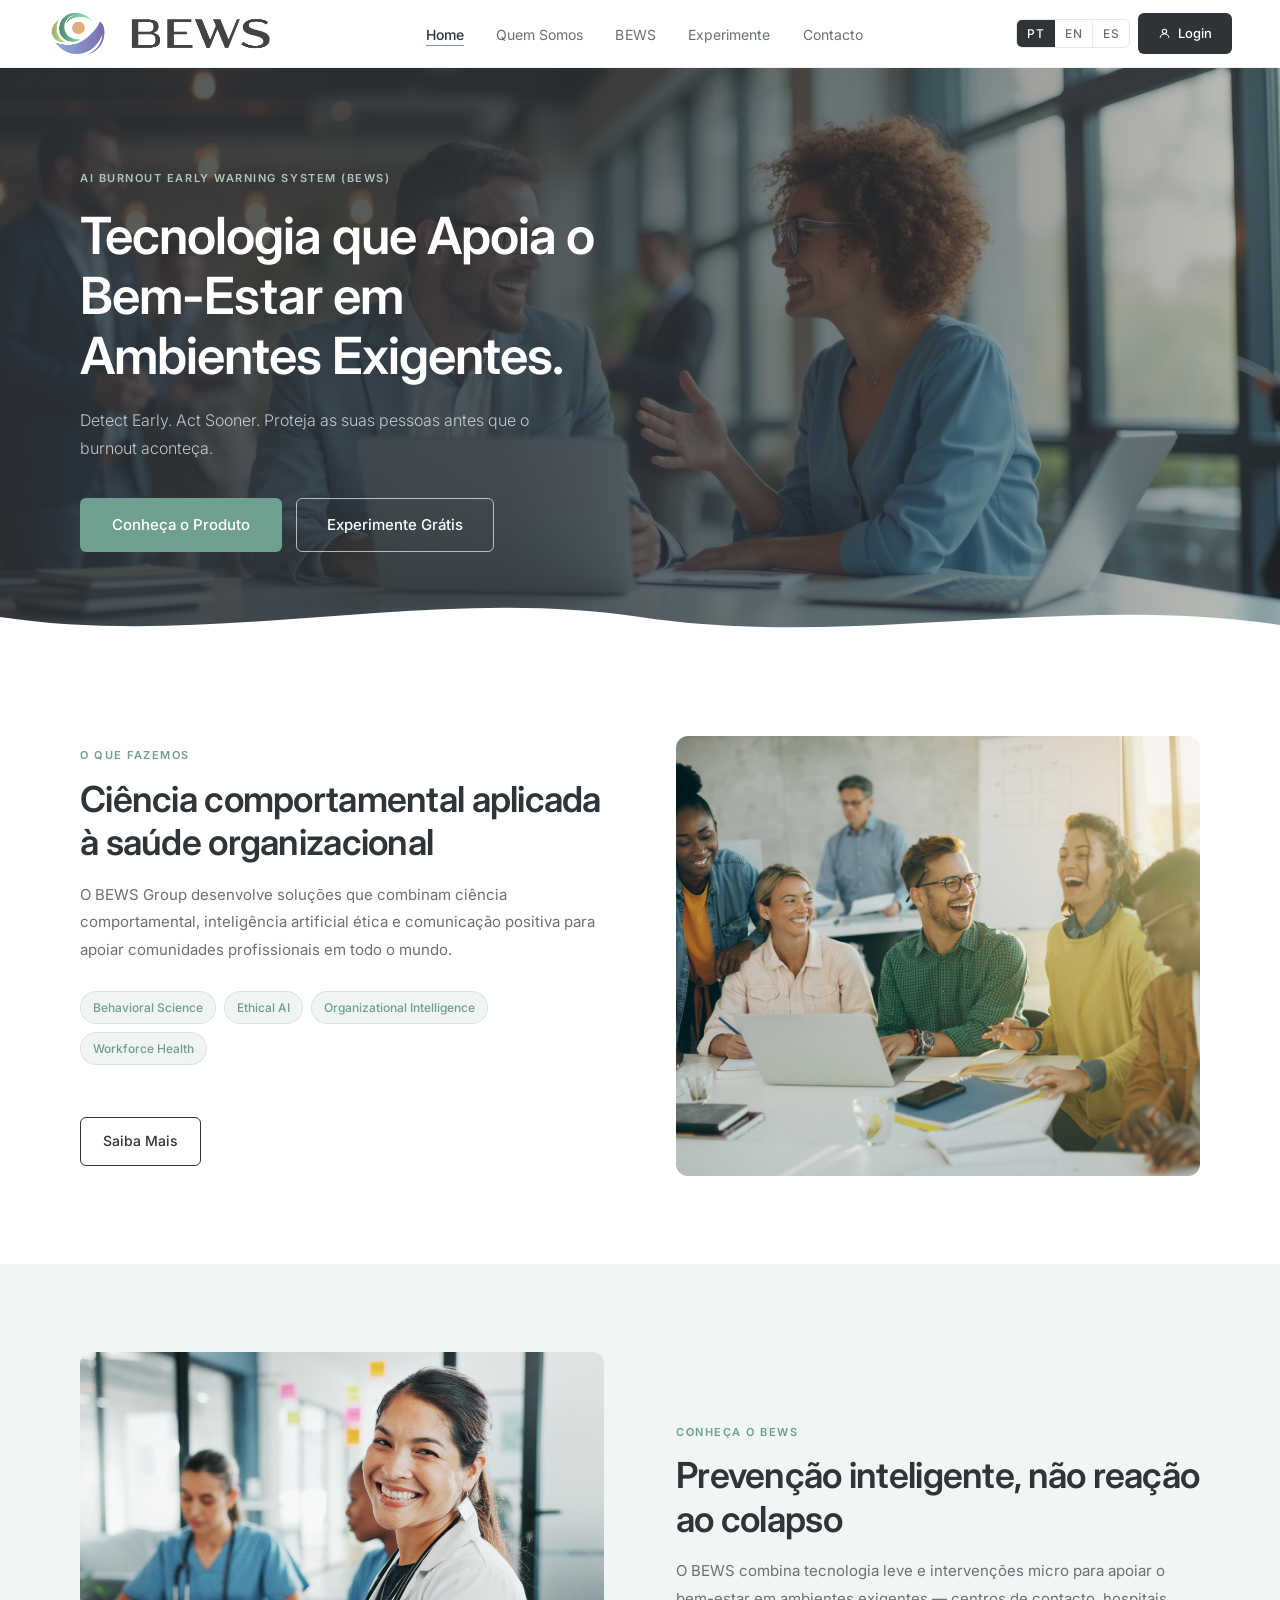
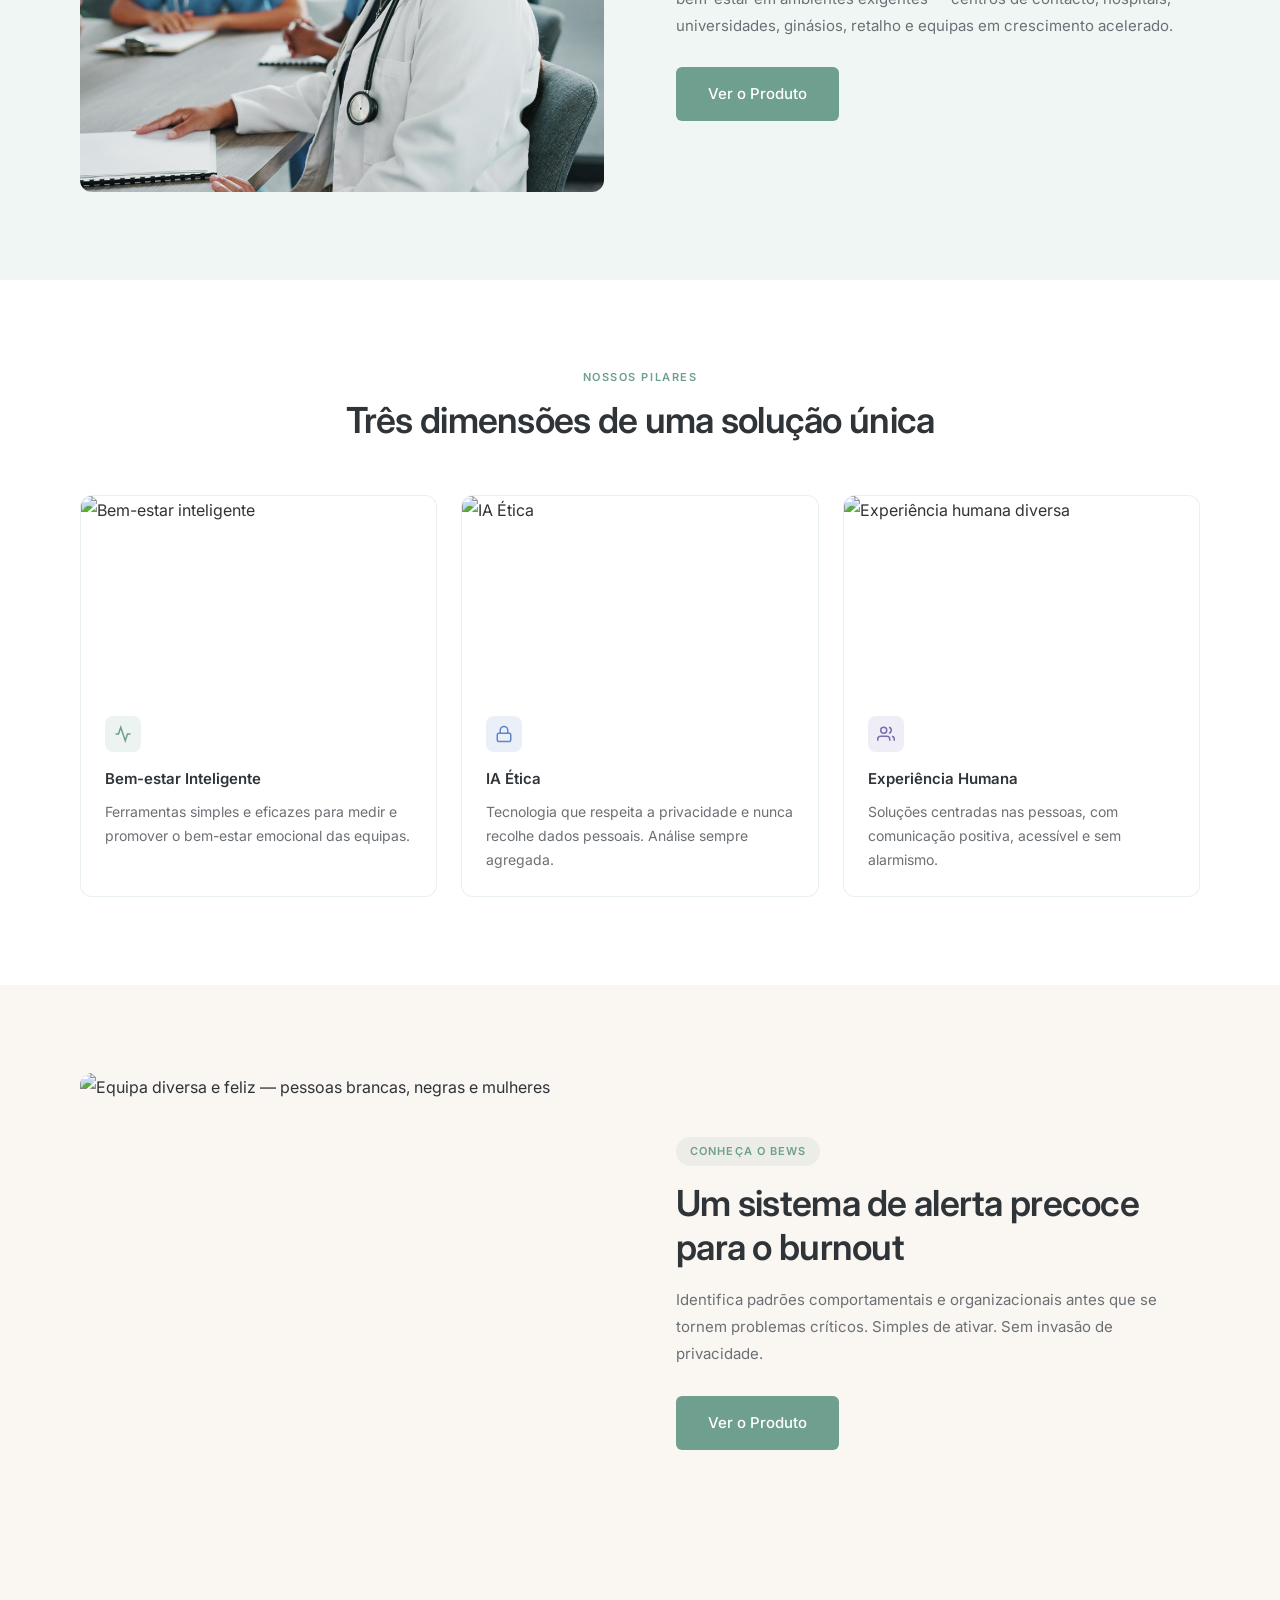
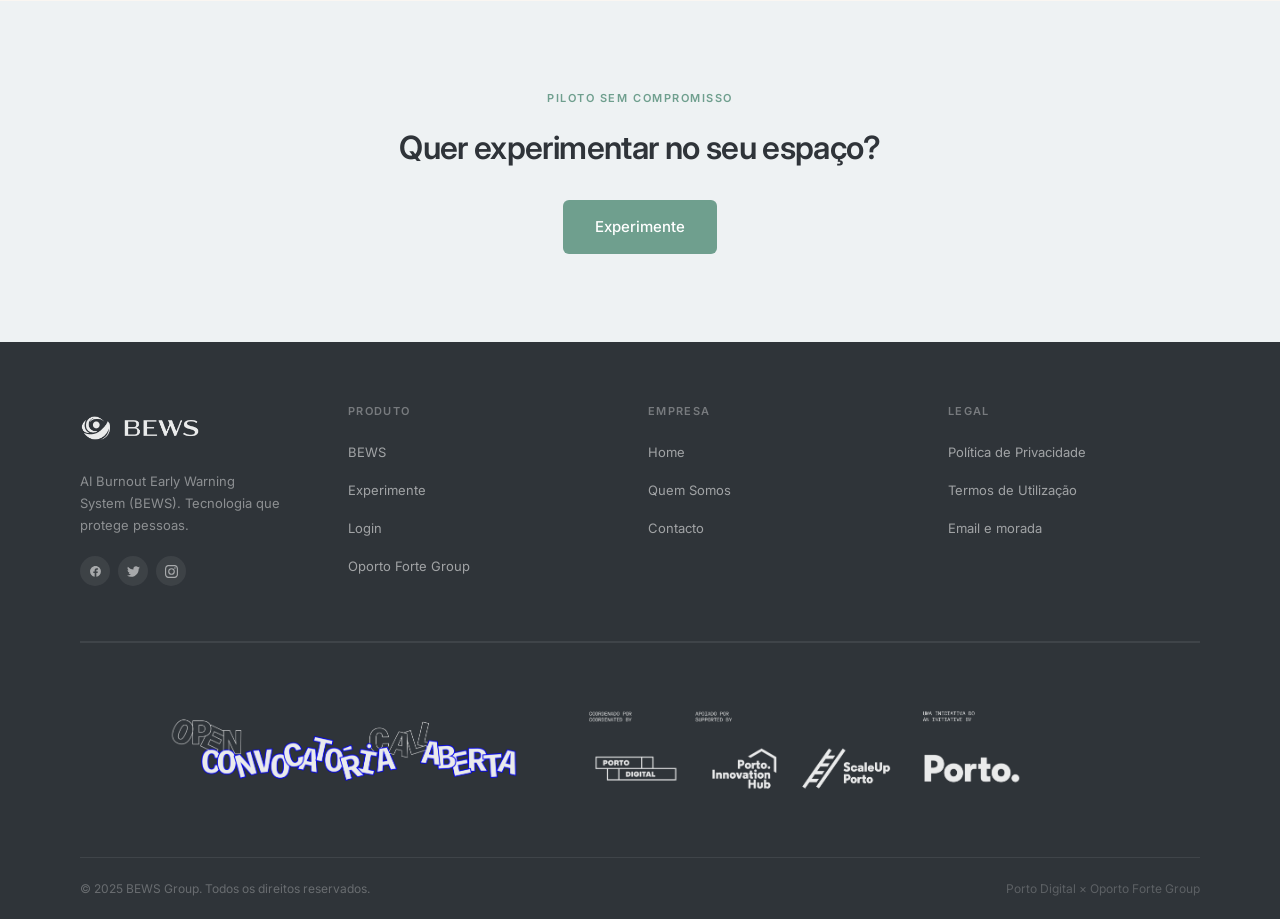
==== index.html @ cf205b37 "chore: Replace external image URLs with local asset paths in index.html." ====
<!DOCTYPE html>
<html lang="pt">
<head>
<meta charset="UTF-8"/>
<meta name="viewport" content="width=device-width,initial-scale=1.0"/>
<title>Home — BEWS Group</title>
<link rel="preconnect" href="https://fonts.googleapis.com"/>
<link href="https://fonts.googleapis.com/css2?family=Inter:wght@300;400;500;600;700&display=swap" rel="stylesheet"/>
<link rel="stylesheet" href="assets/css/styles.css"/>
</head>
<body><nav class="navbar">
  <a class="nav-logo" href="index.html">
    <img src="assets/img/logo.png" alt="BEWS"/>
  </a>
  <ul class="nav-links"><li><a href="index.html" id="nv-home" class="active" data-i18n="nav.home">Home</a></li><li><a href="quem-somos.html" id="nv-about" data-i18n="nav.about">Quem Somos</a></li><li><a href="bews.html" id="nv-bews" data-i18n="nav.bews">BEWS</a></li><li><a href="experimente.html" id="nv-try" data-i18n="nav.try">Experimente</a></li><li><a href="contacto.html" id="nv-contact" data-i18n="nav.contact">Contacto</a></li></ul>
  <div class="nav-right">
    <div class="lang-sw">
      <button class="lang-opt" data-lang="pt" onclick="setLang('pt')">PT</button>
      <button class="lang-opt" data-lang="en" onclick="setLang('en')">EN</button>
      <button class="lang-opt" data-lang="es" onclick="setLang('es')">ES</button>
    </div>
    <a href="login.html" class="btn-login">
      <svg viewBox="0 0 24 24"><circle cx="12" cy="8" r="4"/><path d="M4 20c0-4 3.6-7 8-7s8 3 8 7"/></svg>
      <span data-i18n="nav.login">Login</span>
    </a>
  </div>
</nav>
<div class="page-wrap">

<section class="hero">
  <div class="hero-bg" style="background-image:url('referencias/acervo/Bews_10.jpg')"></div>
  <div class="hero-ov"></div>
  <div class="hero-content">
    <p class="hero-eyebrow" data-i18n="home.hero.ey">AI Burnout Early Warning System (BEWS)</p>
    <h1 data-i18n="home.hero.h1">Tecnologia que Apoia o Bem-Estar em Ambientes Exigentes.</h1>
    <p class="hero-tagline" data-i18n="home.hero.tag">Detect Early. Act Sooner. Proteja as suas pessoas antes que o burnout aconteça.</p>
    <div class="hero-btns">
      <a href="bews.html" class="btn-sage" data-i18n="home.hero.b1">Conheça o Produto</a>
      <a href="experimente.html" class="btn-outline-white" data-i18n="home.hero.b2">Experimente Grátis</a>
    </div>
  </div>
<div class="hero-wave"><svg viewBox="0 0 1440 64" xmlns="http://www.w3.org/2000/svg" preserveAspectRatio="none"><path d="M0,32 C240,64 480,0 720,32 C960,64 1200,8 1440,40 L1440,64 L0,64 Z" fill="#ffffff"/></svg></div>
</section>

<!-- O QUE FAZEMOS -->
<section class="sec bg-white">
  <div class="two-col">
    <div>
      <p class="eyebrow" data-i18n="home.what.ey">O que fazemos</p>
      <h2 class="sec-title" data-i18n="home.what.t">Ciência comportamental aplicada à saúde organizacional</h2>
      <p class="sec-body" data-i18n="home.what.b">O BEWS Group desenvolve soluções que combinam ciência comportamental, inteligência artificial ética e comunicação positiva para apoiar comunidades profissionais em todo o mundo.</p>
      <div class="chips">
        <span class="chip" data-i18n="chip.1">Behavioral Science</span>
        <span class="chip" data-i18n="chip.2">Ethical AI</span>
        <span class="chip" data-i18n="chip.3">Organizational Intelligence</span>
        <span class="chip" data-i18n="chip.4">Workforce Health</span>
      </div>
      <br/><a href="quem-somos.html" class="btn-outline-dark" style="margin-top:8px" data-i18n="home.what.btn">Saiba Mais</a>
    </div>
    <div class="photo ph-tall">
      <img src="referencias/acervo/Bews_8.jpg" alt="Profissional de bem-estar organizacional"/>
    </div>
  </div>
</section>

<!-- CONHEÇA O BEWS #1 -->
<section class="sec bg-sage">
  <div class="two-col flip">
    <div>
      <p class="eyebrow" data-i18n="home.meet.ey">Conheça o BEWS</p>
      <h2 class="sec-title" data-i18n="home.meet.t">Prevenção inteligente, não reação ao colapso</h2>
      <p class="sec-body" data-i18n="home.meet.b">O BEWS combina tecnologia leve e intervenções micro para apoiar o bem-estar em ambientes exigentes — centros de contacto, hospitais, universidades, ginásios, retalho e equipas em crescimento acelerado.</p>
      <a href="bews.html" class="btn-sage" data-i18n="home.meet.btn">Ver o Produto</a>
    </div>
    <div class="photo ph-tall">
      <img src="referencias/acervo/Bews_11.jpg" alt="Profissional tranquilo em ambiente de trabalho moderno"/>
    </div>
  </div>
</section>

<!-- NOSSOS PILARES -->
<section class="sec bg-white">
  <p class="eyebrow eyebrow-c" data-i18n="home.pillars.ey">Nossos Pilares</p>
  <h2 class="sec-title" style="text-align:center" data-i18n="home.pillars.t">Três dimensões de uma solução única</h2>
  <div class="pillars">
    <div class="p-card">
      <div class="p-card-img"><img src="https://images.unsplash.com/photo-1573497019940-1c28c88b4f3e?w=600&auto=format&fit=crop&q=80" alt="Bem-estar inteligente"/></div>
      <div class="p-card-body">
        <div class="p-icon" style="background:rgba(111,159,142,.12)"><svg width="18" height="18" viewBox="0 0 24 24" fill="none" stroke="#6F9F8E" stroke-width="2"><path d="M22 12h-4l-3 9L9 3l-3 9H2"/></svg></div>
        <h3 data-i18n="p1.t">Bem-estar Inteligente</h3>
        <p data-i18n="p1.b">Ferramentas simples e eficazes para medir e promover o bem-estar emocional das equipas.</p>
      </div>
    </div>
    <div class="p-card">
      <div class="p-card-img"><img src="https://images.unsplash.com/photo-1550751827-4bd374c3f58b?w=600&auto=format&fit=crop&q=80" alt="IA Ética"/></div>
      <div class="p-card-body">
        <div class="p-icon" style="background:rgba(94,134,198,.12)"><svg width="18" height="18" viewBox="0 0 24 24" fill="none" stroke="#5E86C6" stroke-width="2"><rect x="3" y="11" width="18" height="11" rx="2"/><path d="M7 11V7a5 5 0 0110 0v4"/></svg></div>
        <h3 data-i18n="p2.t">IA Ética</h3>
        <p data-i18n="p2.b">Tecnologia que respeita a privacidade e nunca recolhe dados pessoais. Análise sempre agregada.</p>
      </div>
    </div>
    <div class="p-card">
      <div class="p-card-img"><img src="https://images.unsplash.com/photo-1529156069898-49953e39b3ac?w=600&auto=format&fit=crop&q=80" alt="Experiência humana diversa"/></div>
      <div class="p-card-body">
        <div class="p-icon" style="background:rgba(124,108,176,.12)"><svg width="18" height="18" viewBox="0 0 24 24" fill="none" stroke="#7C6CB0" stroke-width="2"><path d="M17 21v-2a4 4 0 00-4-4H5a4 4 0 00-4 4v2"/><circle cx="9" cy="7" r="4"/><path d="M23 21v-2a4 4 0 00-3-3.87M16 3.13a4 4 0 010 7.75"/></svg></div>
        <h3 data-i18n="p3.t">Experiência Humana</h3>
        <p data-i18n="p3.b">Soluções centradas nas pessoas, com comunicação positiva, acessível e sem alarmismo.</p>
      </div>
    </div>
  </div>
</section>

<!-- CONHEÇA O BEWS #2 — pessoas felizes e diversas -->
<section class="sec bg-sand">
  <div class="two-col">
    <div class="photo ph-tall">
      <img src="https://images.unsplash.com/photo-1582213782179-e0d53f98f2ca?w=800&auto=format&fit=crop&q=80" alt="Equipa diversa e feliz — pessoas brancas, negras e mulheres"/>
    </div>
    <div>
      <span class="pill" data-i18n="home.bews2.pill">Conheça o BEWS</span>
      <h2 class="sec-title" data-i18n="home.bews2.t">Um sistema de alerta precoce para o burnout</h2>
      <p class="sec-body" data-i18n="home.bews2.b">Identifica padrões comportamentais e organizacionais antes que se tornem problemas críticos. Simples de ativar. Sem invasão de privacidade.</p>
      <a href="bews.html" class="btn-sage" data-i18n="home.bews2.btn">Ver o Produto</a>
    </div>
  </div>
</section>

<!-- CTA -->
<section class="cta-sec bg-light">
  <p class="eyebrow eyebrow-c" data-i18n="home.cta.ey">Piloto sem compromisso</p>
  <h2 data-i18n="home.cta.t">Quer experimentar no seu espaço?</h2>
  <a href="experimente.html" class="btn-sage" data-i18n="home.cta.btn">Experimente</a>
</section>

</div>
<footer class="footer">
  <div class="footer-main">
    <div>
      <div class="footer-logo"><img src="assets/img/logo.png" alt="BEWS"/></div>
      <p class="footer-tagline" data-i18n="footer.tag">AI Burnout Early Warning System (BEWS). Tecnologia que protege pessoas.</p>
      <div class="footer-social">
  <div class="soc"><svg viewBox="0 0 24 24"><path d="M12 2C6.477 2 2 6.477 2 12c0 4.991 3.657 9.128 8.438 9.879V14.89h-2.54V12h2.54V9.797c0-2.506 1.492-3.89 3.777-3.89 1.094 0 2.238.195 2.238.195v2.46h-1.26c-1.243 0-1.63.771-1.63 1.562V12h2.773l-.443 2.89h-2.33v6.989C18.343 21.129 22 16.99 22 12c0-5.523-4.477-10-10-10z"/></svg></div>
  <div class="soc"><svg viewBox="0 0 24 24"><path d="M23.953 4.57a10 10 0 01-2.825.775 4.958 4.958 0 002.163-2.723c-.951.555-2.005.959-3.127 1.184a4.92 4.92 0 00-8.384 4.482C7.69 8.095 4.067 6.13 1.64 3.162a4.822 4.822 0 00-.666 2.475c0 1.71.87 3.213 2.188 4.096a4.904 4.904 0 01-2.228-.616v.06a4.923 4.923 0 003.946 4.827 4.996 4.996 0 01-2.212.085 4.936 4.936 0 004.604 3.417 9.867 9.867 0 01-6.102 2.105c-.39 0-.779-.023-1.17-.067a13.995 13.995 0 007.557 2.209c9.053 0 13.998-7.496 13.998-13.985 0-.21 0-.42-.015-.63A9.935 9.935 0 0024 4.59z"/></svg></div>
  <div class="soc"><svg viewBox="0 0 24 24"><path d="M12 0C8.74 0 8.333.015 7.053.072 5.775.132 4.905.333 4.14.63c-.789.306-1.459.717-2.126 1.384S.935 3.35.63 4.14C.333 4.905.131 5.775.072 7.053.012 8.333 0 8.74 0 12c0 3.259.014 3.668.072 4.948.06 1.277.261 2.148.558 2.913.306.788.717 1.459 1.384 2.126.667.666 1.336 1.079 2.126 1.384.766.296 1.636.499 2.913.558C8.333 23.988 8.74 24 12 24s3.668-.014 4.948-.072c1.277-.06 2.148-.262 2.913-.558.788-.306 1.459-.718 2.126-1.384.666-.667 1.079-1.335 1.384-2.126.296-.765.499-1.636.558-2.913.06-1.28.072-1.689.072-4.948 0-3.259-.014-3.667-.072-4.947-.06-1.277-.262-2.149-.558-2.913-.306-.789-.718-1.459-1.384-2.126C21.319 1.347 20.651.935 19.86.63c-.765-.297-1.636-.499-2.913-.558C15.667.012 15.26 0 12 0zm0 2.16c3.203 0 3.585.016 4.85.071 1.17.055 1.805.249 2.227.415.562.217.96.477 1.382.896.419.42.679.819.896 1.381.164.422.36 1.057.413 2.227.057 1.266.07 1.646.07 4.85s-.015 3.585-.074 4.85c-.061 1.17-.256 1.805-.421 2.227-.224.562-.479.96-.899 1.382-.419.419-.824.679-1.38.896-.42.164-1.065.36-2.235.413-1.274.057-1.649.07-4.859.07-3.211 0-3.586-.015-4.859-.074-1.171-.061-1.816-.256-2.236-.421-.569-.224-.96-.479-1.379-.899-.421-.419-.69-.824-.9-1.38-.165-.42-.359-1.065-.42-2.235-.045-1.26-.061-1.649-.061-4.844 0-3.196.016-3.586.061-4.861.061-1.17.255-1.814.42-2.234.21-.57.479-.96.9-1.381.419-.419.81-.689 1.379-.898.42-.166 1.051-.361 2.221-.421 1.275-.045 1.65-.06 4.859-.06zm0 3.678a6.162 6.162 0 100 12.324 6.162 6.162 0 000-12.324zM12 16c-2.21 0-4-1.79-4-4s1.79-4 4-4 4 1.79 4 4-1.79 4-4 4zm6.406-11.845a1.44 1.44 0 100 2.881 1.44 1.44 0 000-2.881z"/></svg></div>
</div>
    </div>
    <div class="footer-col">
      <h5 data-i18n="footer.c1h">Produto</h5>
      <ul>
        <li><a href="bews.html" data-i18n="nav.bews">BEWS</a></li>
        <li><a href="experimente.html" data-i18n="nav.try">Experimente</a></li>
        <li><a href="login.html" data-i18n="nav.login">Login</a></li>
        <li><a href="oportoforte.html">Oporto Forte Group</a></li>
      </ul>
    </div>
    <div class="footer-col">
      <h5 data-i18n="footer.c2h">Empresa</h5>
      <ul>
        <li><a href="index.html" data-i18n="nav.home">Home</a></li>
        <li><a href="quem-somos.html" data-i18n="nav.about">Quem Somos</a></li>
        <li><a href="contacto.html" data-i18n="nav.contact">Contacto</a></li>
      </ul>
    </div>
    <div class="footer-col">
      <h5 data-i18n="footer.c3h">Legal</h5>
      <ul>
        <li><a href="politica-privacidade.html" data-i18n="footer.priv">Política de Privacidade</a></li>
        <li><a href="termos-utilizacao.html" data-i18n="footer.terms">Termos de Utilização</a></li>
        <li><a href="email-morada.html" data-i18n="footer.addr">Email e morada</a></li>
      </ul>
    </div>
  </div>
    <div class="footer-banner">
      <img src="assets/img/banner_logohorizontal_branco.png" alt="BEWS Group Partners Banner">
    </div>
  <div class="footer-bottom">
    <p class="footer-copy" data-i18n="footer.copy">© 2025 BEWS Group. Todos os direitos reservados.</p>
    <p class="footer-built" data-i18n="footer.built">Porto Digital × Oporto Forte Group</p>
  </div>
</footer>
<script src="assets/js/main.js"></script>
</body></html>
---- assets/css/styles.css ----
*,*::before,*::after{box-sizing:border-box;margin:0;padding:0}
:root{
  --sage:#6F9F8E;--blue:#5E86C6;--purple:#7C6CB0;--sand:#D4B08C;
  --sage-l:#A9C8BC;--blue-l:#B7C9E8;--lav:#C8C2E6;--sand-l:#E9D6C2;
  --dark:#2F3439;--mid:#6B7075;--light:#EEF2F3;--white:#FFFFFF;
  --sage-mist:#F0F6F4;--sand-mist:#FAF6F1;
  --font:'Inter',sans-serif;
}
html{scroll-behavior:smooth}
body{font-family:var(--font);font-size:16px;line-height:1.75;color:var(--dark);background:var(--white);overflow-x:hidden}
img{max-width:100%;display:block}
a{text-decoration:none;color:inherit}
button{font-family:var(--font);cursor:pointer}

/* ─── NAVBAR ─── */
.navbar{
  position:fixed;top:0;left:0;right:0;z-index:1000;
  height:68px;padding:0 48px;
  display:flex;align-items:center;justify-content:space-between;gap:24px;
  background:rgba(255,255,255,0.97);
  backdrop-filter:blur(12px);
  border-bottom:1px solid rgba(111,159,142,0.13);
}
.nav-logo{display:flex;align-items:center;cursor:pointer;flex-shrink:0}
.nav-logo img{height:48px;width:auto;object-fit:contain;mix-blend-mode:multiply}
.nav-links{display:flex;align-items:center;gap:32px;list-style:none;flex:1;justify-content:center}
.nav-links a{
  font-size:14px;font-weight:400;color:var(--mid);
  transition:color .2s;letter-spacing:0.005em;white-space:nowrap;
}
.nav-links a:hover,.nav-links a.active{color:var(--dark)}
.nav-links a.active{font-weight:500;border-bottom:1.5px solid var(--sage);padding-bottom:2px}
.nav-right{display:flex;align-items:center;gap:8px;flex-shrink:0}
.lang-sw{display:flex;align-items:center;border:1px solid rgba(0,0,0,0.1);border-radius:6px;overflow:hidden}
.lang-opt{
  background:none;border:none;
  font-size:12px;font-weight:500;letter-spacing:0.04em;
  color:var(--mid);padding:6px 10px;
  cursor:pointer;transition:background .15s,color .15s;
  border-right:1px solid rgba(0,0,0,0.08);
}
.lang-opt:last-child{border-right:none}
.lang-opt:hover{background:var(--light);color:var(--dark)}
.lang-opt.active{background:var(--dark);color:var(--white)}

/* BUTTONS */
.btn-login{
  background:var(--dark);color:var(--white);
  border:none;border-radius:6px;
  font-size:13px;font-weight:500;padding:9px 20px;
  transition:opacity .2s,transform .15s;display:inline-flex;align-items:center;gap:7px;
}
.btn-login:hover{opacity:.85;transform:translateY(-1px)}
.btn-login svg{width:13px;height:13px;stroke:currentColor;fill:none;stroke-width:2}
.btn-sage{
  background:var(--sage);color:var(--white);
  border:none;border-radius:6px;font-size:15px;font-weight:500;
  padding:14px 32px;transition:opacity .2s,transform .15s;display:inline-block;
}
.btn-sage:hover{opacity:.88;transform:translateY(-1px)}
.btn-sage-sm{background:var(--sage);color:var(--white);border:none;border-radius:6px;font-size:14px;font-weight:500;padding:11px 22px;transition:opacity .2s,transform .15s;display:inline-block}
.btn-sage-sm:hover{opacity:.88;transform:translateY(-1px)}
.btn-outline-white{
  background:transparent;color:var(--white);
  border:1.5px solid rgba(255,255,255,0.65);border-radius:6px;
  font-size:15px;font-weight:500;padding:13px 30px;
  transition:background .2s;display:inline-block;
}
.btn-outline-white:hover{background:rgba(255,255,255,0.1)}
.btn-outline-dark{
  background:transparent;color:var(--dark);
  border:1.5px solid var(--dark);border-radius:6px;
  font-size:14px;font-weight:500;padding:11px 22px;
  transition:background .2s,color .2s;display:inline-block;
}
.btn-outline-dark:hover{background:var(--dark);color:var(--white)}

/* ─── PAGE WRAPPER ─── */
.page-wrap{padding-top:68px}

/* ─── HERO ─── */
.hero{
  position:relative;min-height:580px;
  display:flex;align-items:flex-end;overflow:hidden;
}
.hero-center{align-items:center;justify-content:center;text-align:center}
.hero-bg{position:absolute;inset:0;background-size:cover;background-position:center}
.hero-ov{position:absolute;inset:0;background:linear-gradient(to right,rgba(47,52,57,.8) 40%,rgba(47,52,57,.28) 100%)}
.hero-ov-center{position:absolute;inset:0;background:linear-gradient(to bottom,rgba(47,52,57,.72),rgba(47,52,57,.55))}
.hero-content{position:relative;z-index:2;padding:72px 80px 96px;max-width:700px}
.hero-content-center{position:relative;z-index:2;padding:80px 40px 100px;max-width:640px;margin:0 auto;text-align:center}
.hero-eyebrow{font-size:11px;font-weight:600;letter-spacing:.14em;text-transform:uppercase;color:var(--sage-l);margin-bottom:16px}
.hero h1{font-size:clamp(30px,4vw,52px);font-weight:600;color:var(--white);line-height:1.18;margin-bottom:20px;letter-spacing:-.02em}
.hero-tagline{font-size:16px;color:rgba(255,255,255,.72);max-width:480px;margin-bottom:36px;font-weight:300}
.hero-tagline-c{font-size:16px;color:rgba(255,255,255,.72);max-width:480px;margin:0 auto 36px;font-weight:300}
.hero-btns{display:flex;gap:14px;flex-wrap:wrap}
.hero-btns-c{display:flex;gap:14px;flex-wrap:wrap;justify-content:center}
.hero-wave{position:absolute;bottom:-1px;left:0;right:0;line-height:0;z-index:2}
.hero-wave svg{width:100%;height:64px}

/* ─── SECTIONS ─── */
.sec{padding:88px 80px}
.sec-sm{padding:64px 80px}
.bg-white{background:var(--white)}
.bg-light{background:var(--light)}
.bg-dark{background:var(--dark)}
.bg-sage{background:var(--sage-mist)}
.bg-sand{background:var(--sand-mist)}

.eyebrow{font-size:11px;font-weight:600;letter-spacing:.14em;text-transform:uppercase;color:var(--sage);margin-bottom:12px}
.eyebrow-c{text-align:center}
.sec-title{font-size:clamp(24px,2.8vw,38px);font-weight:600;letter-spacing:-.02em;line-height:1.22;margin-bottom:16px}
.sec-body{font-size:15px;color:var(--mid);max-width:540px;line-height:1.82;margin-bottom:28px}

/* ─── TWO-COL ─── */
.two-col{display:grid;grid-template-columns:1fr 1fr;gap:72px;align-items:center}
.two-col.flip>*:first-child{order:2}
.two-col.flip>*:last-child{order:1}

/* ─── PHOTO ─── */
.photo{border-radius:12px;overflow:hidden}
.ph-tall{height:440px}
.ph-mid{height:340px}
.ph-sm{height:260px}
.photo img{width:100%;height:100%;object-fit:cover}
.photo-round{border-radius:50%;overflow:hidden;max-width:340px;margin:0 auto}
.photo-round img{width:100%;aspect-ratio:1;object-fit:cover}

/* ─── PILLAR CARDS ─── */
.pillars{display:grid;grid-template-columns:repeat(3,1fr);gap:24px;margin-top:52px}
.p-card{background:var(--white);border-radius:12px;border:1px solid rgba(111,159,142,.15);overflow:hidden;transition:transform .2s,box-shadow .2s}
.p-card:hover{transform:translateY(-4px);box-shadow:0 12px 32px rgba(47,52,57,.08)}
.p-card-img{height:196px;overflow:hidden}
.p-card-img img{width:100%;height:100%;object-fit:cover}
.p-card-body{padding:24px}
.p-icon{width:36px;height:36px;border-radius:8px;display:flex;align-items:center;justify-content:center;margin-bottom:14px}
.p-card h3{font-size:15px;font-weight:600;margin-bottom:8px}
.p-card p{font-size:14px;color:var(--mid);line-height:1.7}

/* ─── HOW CARDS ─── */
.how-cards{display:grid;grid-template-columns:repeat(3,1fr);gap:24px;margin-top:48px}
.how-card{border-radius:12px;overflow:hidden;border:1px solid rgba(0,0,0,.06)}
.how-card-img{height:180px;overflow:hidden}
.how-card-img img{width:100%;height:100%;object-fit:cover}
.how-card-body{padding:20px 24px;background:var(--white)}
.how-card-num{font-size:11px;font-weight:600;letter-spacing:.1em;color:var(--sage);margin-bottom:6px}
.how-card-body h4{font-size:15px;font-weight:600}

/* ─── FEATURES ─── */
.feat-grid{display:grid;grid-template-columns:repeat(5,1fr);gap:20px;margin-top:52px}
.feat-item{padding:22px 18px;background:var(--white);border-radius:10px;border:1px solid rgba(0,0,0,.06)}
.feat-item h4{font-size:13px;font-weight:600;margin-bottom:8px}
.feat-item p{font-size:12px;color:var(--mid);line-height:1.6}

/* ─── BENEFITS ─── */
.ben-row{display:grid;grid-template-columns:repeat(5,1fr);gap:20px;margin-top:44px}
.ben-item{text-align:center}
.ben-icon{width:58px;height:58px;border-radius:12px;margin:0 auto 14px;display:flex;align-items:center;justify-content:center}
.ben-item p{font-size:13px;font-weight:500;color:var(--dark);line-height:1.5}

/* ─── WHERE WORKS ─── */
.where-grid{display:grid;grid-template-columns:1.1fr 1fr 1fr;gap:48px;align-items:start}
.where-col h4{font-size:12px;font-weight:600;letter-spacing:.1em;text-transform:uppercase;color:var(--sage);margin-bottom:14px;padding-bottom:10px;border-bottom:1.5px solid var(--sage-l)}
.where-col ul{list-style:none}
.where-col li{font-size:14px;color:var(--mid);padding:5px 0 5px 18px;position:relative}
.where-col li::before{content:'—';position:absolute;left:0;color:var(--sage);font-size:11px;top:7px}

/* ─── PRIVACY STRIP ─── */
.priv-strip{background:var(--dark);padding:64px 80px;display:grid;grid-template-columns:80px 1fr;gap:48px;align-items:center}
.priv-badge{width:72px;height:72px;border-radius:50%;background:rgba(111,159,142,.12);border:1.5px solid rgba(111,159,142,.3);display:flex;align-items:center;justify-content:center;flex-shrink:0}
.priv-strip h2{font-size:24px;font-weight:600;color:var(--white);margin-bottom:10px}
.priv-strip p{font-size:15px;color:rgba(255,255,255,.58);max-width:660px}

/* ─── PILOT ─── */
.pilot{background:var(--light);padding:64px 80px;text-align:center}
.pilot p{font-size:clamp(16px,1.8vw,20px);font-weight:400;max-width:680px;margin:0 auto;color:var(--mid);line-height:1.75}
.pilot strong{color:var(--dark);font-weight:600}

/* ─── STEPS ─── */
.steps{display:grid;grid-template-columns:repeat(5,1fr);gap:0;margin-top:52px;position:relative}
.steps::before{content:'';position:absolute;top:27px;left:10%;right:10%;height:1px;background:var(--sage-l);z-index:0}
.step{text-align:center;position:relative;z-index:1}
.step-dot{width:54px;height:54px;border-radius:50%;background:var(--white);border:2px solid var(--sage);display:flex;align-items:center;justify-content:center;margin:0 auto 14px;font-size:13px;font-weight:600;color:var(--sage)}
.step-dot.final{background:var(--sage);color:var(--white)}
.step h4{font-size:14px;font-weight:500;color:var(--dark)}

/* ─── LISTS ─── */
.dot-list{list-style:none;margin-top:4px}
.dot-list li{font-size:15px;padding:9px 0 9px 26px;position:relative;border-bottom:1px solid rgba(0,0,0,.05)}
.dot-list li::before{content:'';position:absolute;left:0;top:18px;width:8px;height:8px;border-radius:50%;background:var(--sage)}
.vals-list{list-style:none;margin-top:8px}
.vals-list li{font-size:16px;padding:9px 0 9px 26px;position:relative;color:var(--dark);border-bottom:1px solid rgba(0,0,0,.05)}
.vals-list li::before{content:'';position:absolute;left:0;top:18px;width:8px;height:8px;border-radius:50%;background:var(--sage)}
.check-list{list-style:none;margin-top:8px}
.check-list li{font-size:15px;padding:8px 0 8px 26px;position:relative;color:var(--mid);border-bottom:1px solid rgba(0,0,0,.05)}
.check-list li::before{content:'✓';position:absolute;left:0;color:var(--sage);font-weight:600;font-size:13px;top:10px}

/* ─── COMPETENCIES ─── */
.comp-list{margin-top:12px}
.comp-item{padding:24px 0;border-bottom:1px solid rgba(0,0,0,.07)}
.comp-item:first-child{border-top:1px solid rgba(0,0,0,.07)}
.comp-head{display:flex;align-items:center;gap:12px;margin-bottom:8px}
.comp-dot{width:8px;height:8px;border-radius:50%;flex-shrink:0}
.comp-item h4{font-size:17px;font-weight:600}
.comp-item p{font-size:14px;color:var(--mid);padding-left:20px}

/* ─── FUTURE STRIP ─── */
.future{background:linear-gradient(135deg,#F0F6F4 0%,#EEF2F3 100%);padding:80px;text-align:center}
.future h2{font-size:28px;font-weight:600;margin-bottom:20px;letter-spacing:-.02em}
.future p{font-size:15px;color:var(--mid);max-width:640px;margin:0 auto;line-height:1.82}

/* ─── CTA SECTION ─── */
.cta-sec{padding:88px 80px;text-align:center}
.cta-sec h2{font-size:clamp(22px,2.5vw,34px);font-weight:600;margin-bottom:24px;letter-spacing:-.02em}

/* ─── CHIPS & PILLS ─── */
.chips{display:flex;flex-wrap:wrap;gap:8px;margin:16px 0}
.chip{font-size:12px;font-weight:500;padding:5px 12px;border-radius:20px;background:rgba(111,159,142,.1);color:var(--sage);border:1px solid rgba(111,159,142,.2)}
.pill{display:inline-block;font-size:11px;font-weight:600;letter-spacing:.1em;text-transform:uppercase;padding:5px 14px;border-radius:20px;margin-bottom:16px;background:rgba(111,159,142,.1);color:var(--sage)}

/* ─── CONTACT ─── */
.contact-grid{display:grid;grid-template-columns:1fr 1fr;gap:80px;align-items:start}
.cf label{display:block;font-size:13px;font-weight:500;margin-bottom:6px}
.cf .f-row{display:grid;grid-template-columns:1fr 1fr;gap:16px}
.cf .field{margin-bottom:18px}
.cf input,.cf textarea{width:100%;font-family:var(--font);font-size:14px;border:1px solid rgba(0,0,0,.12);border-radius:6px;padding:10px 14px;color:var(--dark);background:var(--white);outline:none;transition:border-color .2s}
.cf input:focus,.cf textarea:focus{border-color:var(--sage)}
.cf textarea{resize:vertical;min-height:110px}
.cf .pnote{font-size:12px;color:var(--mid);margin-top:14px;line-height:1.6}
.ci h3{font-size:20px;font-weight:600;margin-bottom:12px}
.ci p{font-size:14px;color:var(--mid);margin-bottom:28px;line-height:1.8}
.ci-detail{margin-bottom:20px}
.ci-lbl{font-size:11px;font-weight:600;letter-spacing:.1em;text-transform:uppercase;color:var(--sage);margin-bottom:4px}
.ci-detail a{font-size:14px;color:var(--blue);text-decoration:underline}

/* ─── HERO BOTTOM ─── */
.hero-btm{position:relative;min-height:320px;overflow:hidden;display:flex;align-items:center}
.hero-btm .hero-bg{position:absolute;inset:0;background-size:cover;background-position:center}
.hero-btm .hero-ov{position:absolute;inset:0;background:linear-gradient(to right,rgba(47,52,57,.85) 45%,rgba(47,52,57,.3) 100%)}
.hero-btm-content{position:relative;z-index:2;padding:60px 80px}
.hero-btm h2{font-size:clamp(24px,3vw,42px);font-weight:600;color:var(--white);line-height:1.2;margin-bottom:24px;letter-spacing:-.02em}

/* ─── LOGIN ─── */
.login-wrap{min-height:calc(100vh - 68px);display:flex;align-items:center;justify-content:center;background:linear-gradient(135deg,var(--sage-mist) 0%,var(--light) 50%,var(--sand-mist) 100%);padding:40px 24px}
.login-card{background:var(--white);border-radius:16px;border:1px solid rgba(111,159,142,.15);padding:48px 44px;width:100%;max-width:420px;box-shadow:0 4px 32px rgba(47,52,57,.06)}
.login-logo{text-align:center;margin-bottom:28px}
.login-logo img{height:64px;width:auto;margin:0 auto;mix-blend-mode:multiply}
.login-title{font-size:22px;font-weight:600;text-align:center;margin-bottom:6px;letter-spacing:-.02em}
.login-sub{font-size:14px;color:var(--mid);text-align:center;margin-bottom:28px}
.lf label{display:block;font-size:13px;font-weight:500;margin-bottom:6px}
.lf .lf-field{margin-bottom:18px}
.lf input{width:100%;font-family:var(--font);font-size:14px;border:1px solid rgba(0,0,0,.12);border-radius:8px;padding:12px 14px;color:var(--dark);background:var(--white);outline:none;transition:border-color .2s}
.lf input:focus{border-color:var(--sage)}
.btn-login-submit{width:100%;background:var(--dark);color:var(--white);border:none;border-radius:8px;font-size:15px;font-weight:500;padding:14px;cursor:pointer;margin-top:6px;transition:opacity .2s}
.btn-login-submit:hover{opacity:.85}
.lf-links{display:flex;justify-content:space-between;margin-top:18px}
.lf-links a{font-size:13px;color:var(--mid);text-decoration:underline;cursor:pointer}
.login-divider{height:1px;background:rgba(0,0,0,.07);margin:22px 0}
.login-note{font-size:13px;color:var(--mid);text-align:center;line-height:1.6}
.login-note a{color:var(--sage);cursor:pointer}

/* ─── STATIC PAGES (Privacy, Terms, etc.) ─── */
.static-wrap{max-width:760px;margin:0 auto;padding:80px}
.static-wrap h1{font-size:clamp(26px,3vw,38px);font-weight:600;margin-bottom:10px;letter-spacing:-.02em}
.static-wrap .last-updated{font-size:13px;color:var(--mid);margin-bottom:48px}
.static-wrap h2{font-size:20px;font-weight:600;margin:40px 0 12px}
.static-wrap h3{font-size:16px;font-weight:600;margin:24px 0 10px}
.static-wrap p{font-size:15px;color:var(--mid);line-height:1.82;margin-bottom:16px}
.static-wrap ul{list-style:none;margin-bottom:16px}
.static-wrap ul li{font-size:15px;color:var(--mid);padding:4px 0 4px 22px;position:relative;line-height:1.7}
.static-wrap ul li::before{content:'—';position:absolute;left:0;color:var(--sage);font-size:12px;top:6px}
.static-wrap a{color:var(--blue);text-decoration:underline}
.static-divider{height:1px;background:rgba(0,0,0,.07);margin:40px 0}

/* ─── ADDRESS BOX ─── */
.addr-grid{display:grid;grid-template-columns:1fr 1fr;gap:40px;margin-top:40px}
.addr-box{background:var(--white);border:1px solid rgba(111,159,142,.18);border-radius:12px;padding:28px}
.addr-box h3{font-size:16px;font-weight:600;margin-bottom:16px;color:var(--dark)}
.addr-row{display:flex;align-items:flex-start;gap:12px;margin-bottom:14px}
.addr-row svg{flex-shrink:0;margin-top:2px}
.addr-row p{font-size:14px;color:var(--mid);line-height:1.6}
.addr-row a{font-size:14px;color:var(--blue);text-decoration:underline}

/* ─── OFGROUP PAGE ─── */
.ofg-badge{display:inline-flex;align-items:center;gap:12px;background:var(--white);border:1px solid rgba(111,159,142,.2);border-radius:8px;padding:12px 20px;margin-bottom:28px}
.ofg-badge span{font-size:13px;font-weight:500;color:var(--dark)}
.ofg-grid{display:grid;grid-template-columns:repeat(3,1fr);gap:24px;margin-top:48px}
.ofg-card{background:var(--white);border-radius:12px;border:1px solid rgba(0,0,0,.07);padding:28px}
.ofg-card-icon{width:44px;height:44px;border-radius:10px;display:flex;align-items:center;justify-content:center;margin-bottom:16px}
.ofg-card h4{font-size:15px;font-weight:600;margin-bottom:10px}
.ofg-card p{font-size:14px;color:var(--mid);line-height:1.7}
.quote-block{border-left:3px solid var(--sage);padding:20px 28px;background:var(--sage-mist);border-radius:0 8px 8px 0;margin:32px 0}
.quote-block p{font-size:15px;color:var(--dark);line-height:1.8;font-style:italic;margin:0}

/* ─── FOOTER ─── */
.footer{background:var(--dark);padding:60px 80px 0}
.footer-main{display:grid;grid-template-columns:220px 1fr 1fr 1fr;gap:48px;padding-bottom:52px;border-bottom:1px solid rgba(255,255,255,.08);align-items:start}
.footer-logo{width:120px;height:52px;display:flex;align-items:center;margin-bottom:16px}
.footer-logo img{max-width:120px;max-height:52px;object-fit:contain;filter:brightness(0) invert(1);opacity:.9}
.footer-tagline{font-size:13px;color:rgba(255,255,255,.45);line-height:1.7;max-width:200px;margin-bottom:20px}
.footer-social{display:flex;gap:8px}
.soc{width:30px;height:30px;border-radius:50%;background:rgba(255,255,255,.07);display:flex;align-items:center;justify-content:center;transition:background .2s;cursor:pointer}
.soc:hover{background:rgba(255,255,255,.14)}
.soc svg{width:13px;height:13px;fill:rgba(255,255,255,.55)}
.footer-col h5{font-size:11px;font-weight:600;letter-spacing:.12em;text-transform:uppercase;color:rgba(255,255,255,.35);margin-bottom:16px}
.footer-col ul{list-style:none}
.footer-col li{margin-bottom:10px}
.footer-col a{font-size:13px;color:rgba(255,255,255,.55);cursor:pointer;transition:color .2s}
.footer-col a:hover{color:var(--white)}
.footer-bottom{padding:20px 0;display:flex;justify-content:space-between;align-items:center}
.footer-copy{font-size:12px;color:rgba(255,255,255,.28)}
.footer-built{font-size:12px;color:rgba(255,255,255,.22)}
.footer-banner{padding:32px 0;border-top:1px solid rgba(255,255,255,.08);border-bottom:1px solid rgba(255,255,255,.08);display:flex;justify-content:center;align-items:center}
.footer-banner img{width:auto;height:150px;object-fit:contain;opacity:0.9;transition:opacity 0.2s}
.footer-banner img:hover{opacity:1}

@media(max-width:960px){
  .navbar{padding:0 20px}
  .nav-links{display:none}
  .sec,.sec-sm{padding:56px 24px}
  .hero-content{padding:48px 24px 80px}
  .two-col,.pillars,.how-cards,.feat-grid,.ben-row,.where-grid,.contact-grid,.addr-grid,.ofg-grid{grid-template-columns:1fr}
  .two-col.flip>*{order:unset!important}
  .steps{grid-template-columns:1fr 1fr;gap:20px}
  .steps::before{display:none}
  .priv-strip{grid-template-columns:1fr;padding:48px 24px}
  .pilot,.future,.cta-sec{padding:52px 24px}
  .footer{padding:48px 24px 0}
  .footer-main{grid-template-columns:1fr 1fr;gap:32px}
  .hero-btm-content{padding:48px 24px}
  .login-card{padding:36px 24px}
  .static-wrap{padding:48px 24px}
}
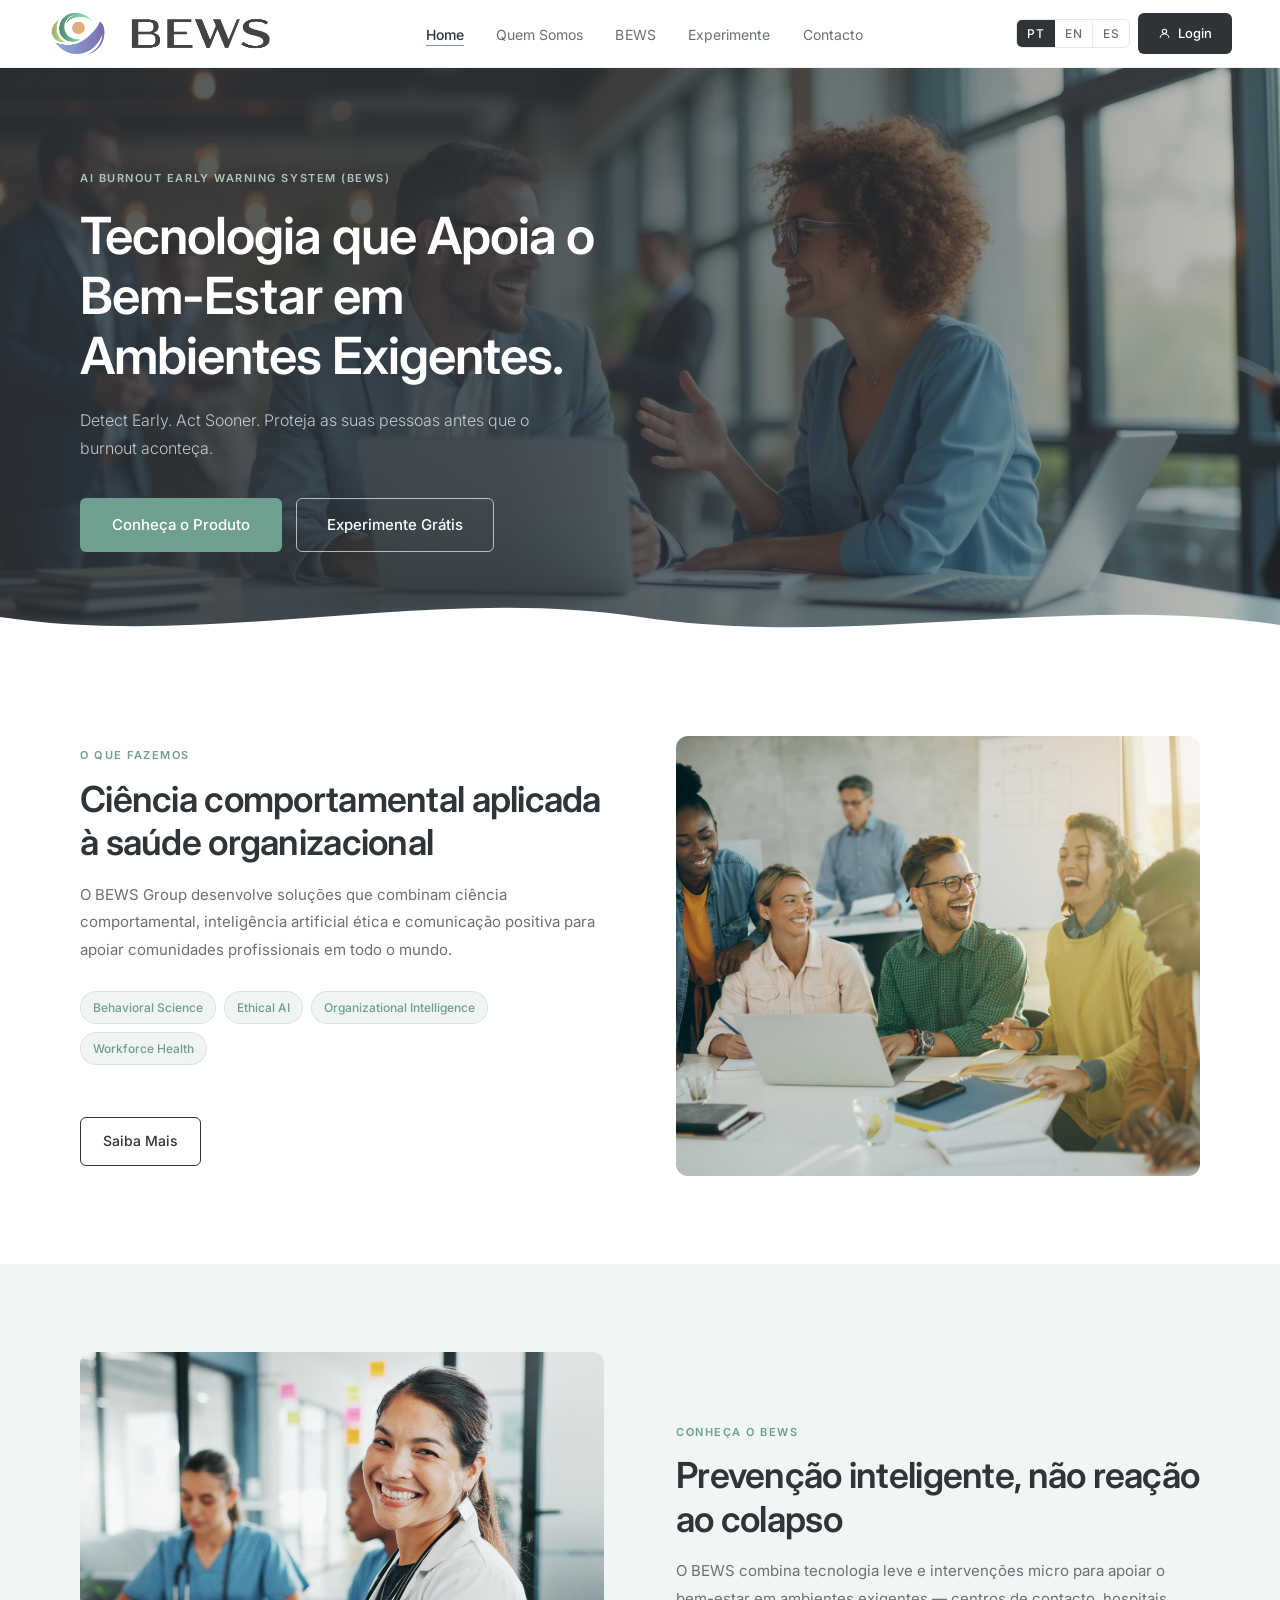
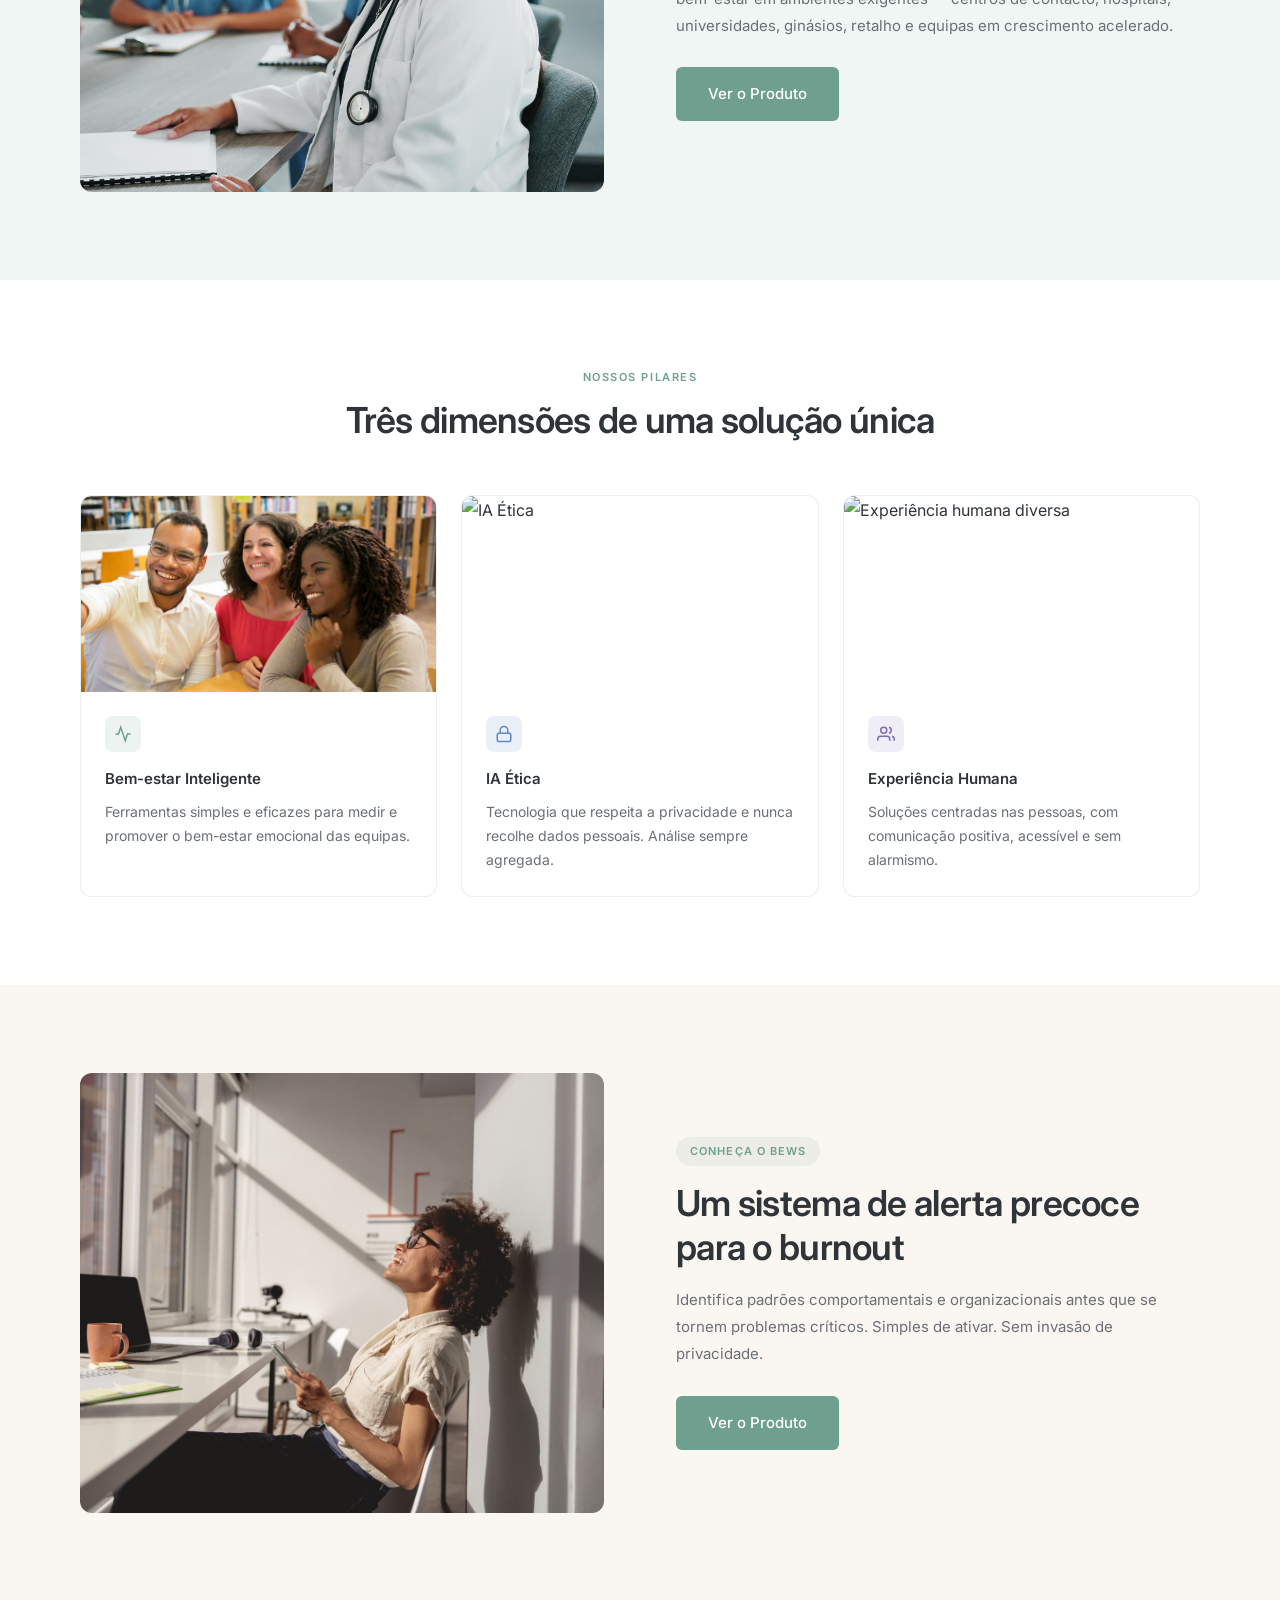
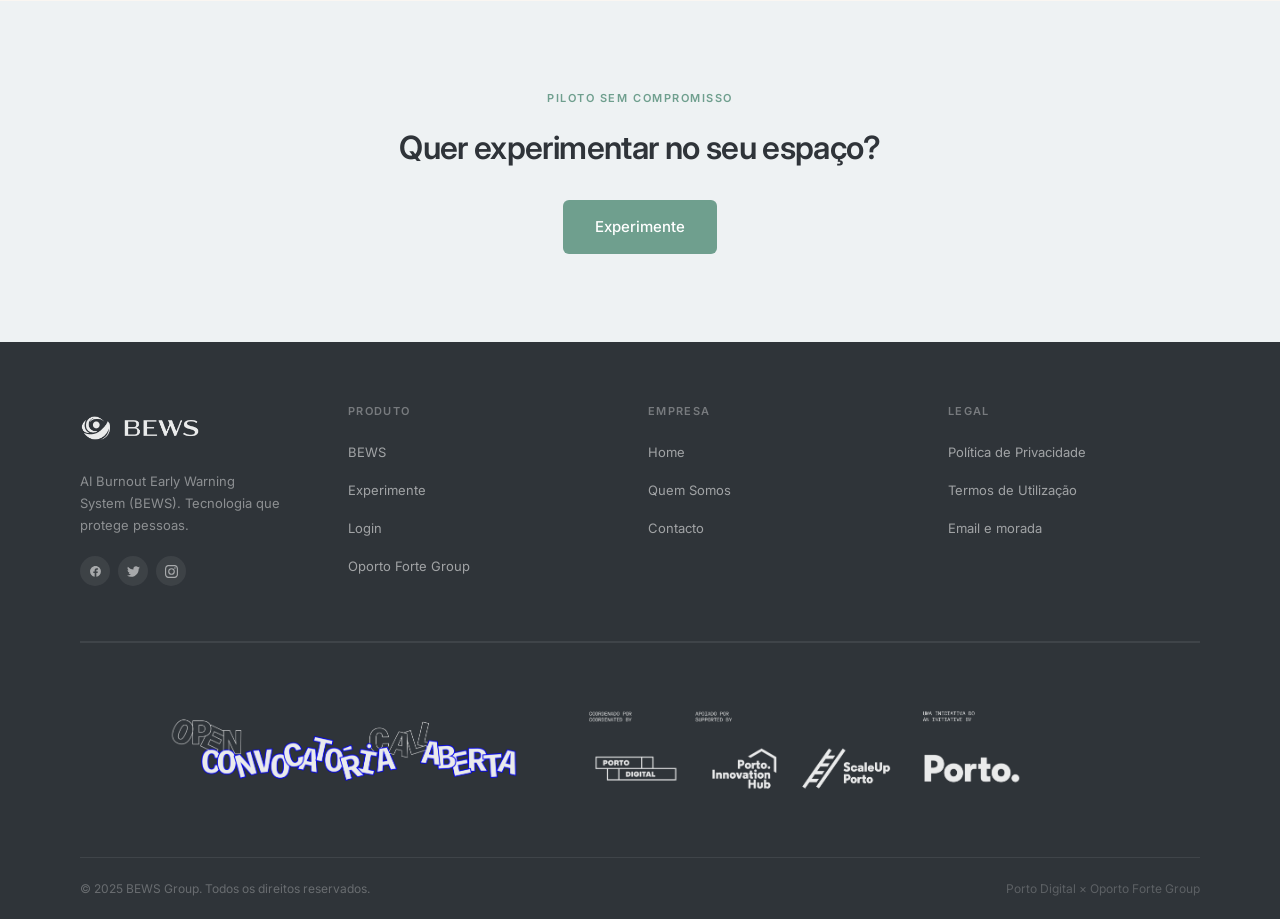
==== commit 969c661f: "Replace external image URLs with local assets in index.html." ====
--- a/index.html
+++ b/index.html
@@ -84,7 +84,7 @@
   <h2 class="sec-title" style="text-align:center" data-i18n="home.pillars.t">Três dimensões de uma solução única</h2>
   <div class="pillars">
     <div class="p-card">
-      <div class="p-card-img"><img src="https://images.unsplash.com/photo-1573497019940-1c28c88b4f3e?w=600&auto=format&fit=crop&q=80" alt="Bem-estar inteligente"/></div>
+      <div class="p-card-img"><img src="referencias/acervo/Bews_4.jpg" alt="Bem-estar inteligente"/></div>
       <div class="p-card-body">
         <div class="p-icon" style="background:rgba(111,159,142,.12)"><svg width="18" height="18" viewBox="0 0 24 24" fill="none" stroke="#6F9F8E" stroke-width="2"><path d="M22 12h-4l-3 9L9 3l-3 9H2"/></svg></div>
         <h3 data-i18n="p1.t">Bem-estar Inteligente</h3>
@@ -114,7 +114,7 @@
 <section class="sec bg-sand">
   <div class="two-col">
     <div class="photo ph-tall">
-      <img src="https://images.unsplash.com/photo-1582213782179-e0d53f98f2ca?w=800&auto=format&fit=crop&q=80" alt="Equipa diversa e feliz — pessoas brancas, negras e mulheres"/>
+      <img src="referencias/acervo/Bews_6.jpg" alt="Equipa diversa e feliz — pessoas brancas, negras e mulheres"/>
     </div>
     <div>
       <span class="pill" data-i18n="home.bews2.pill">Conheça o BEWS</span>
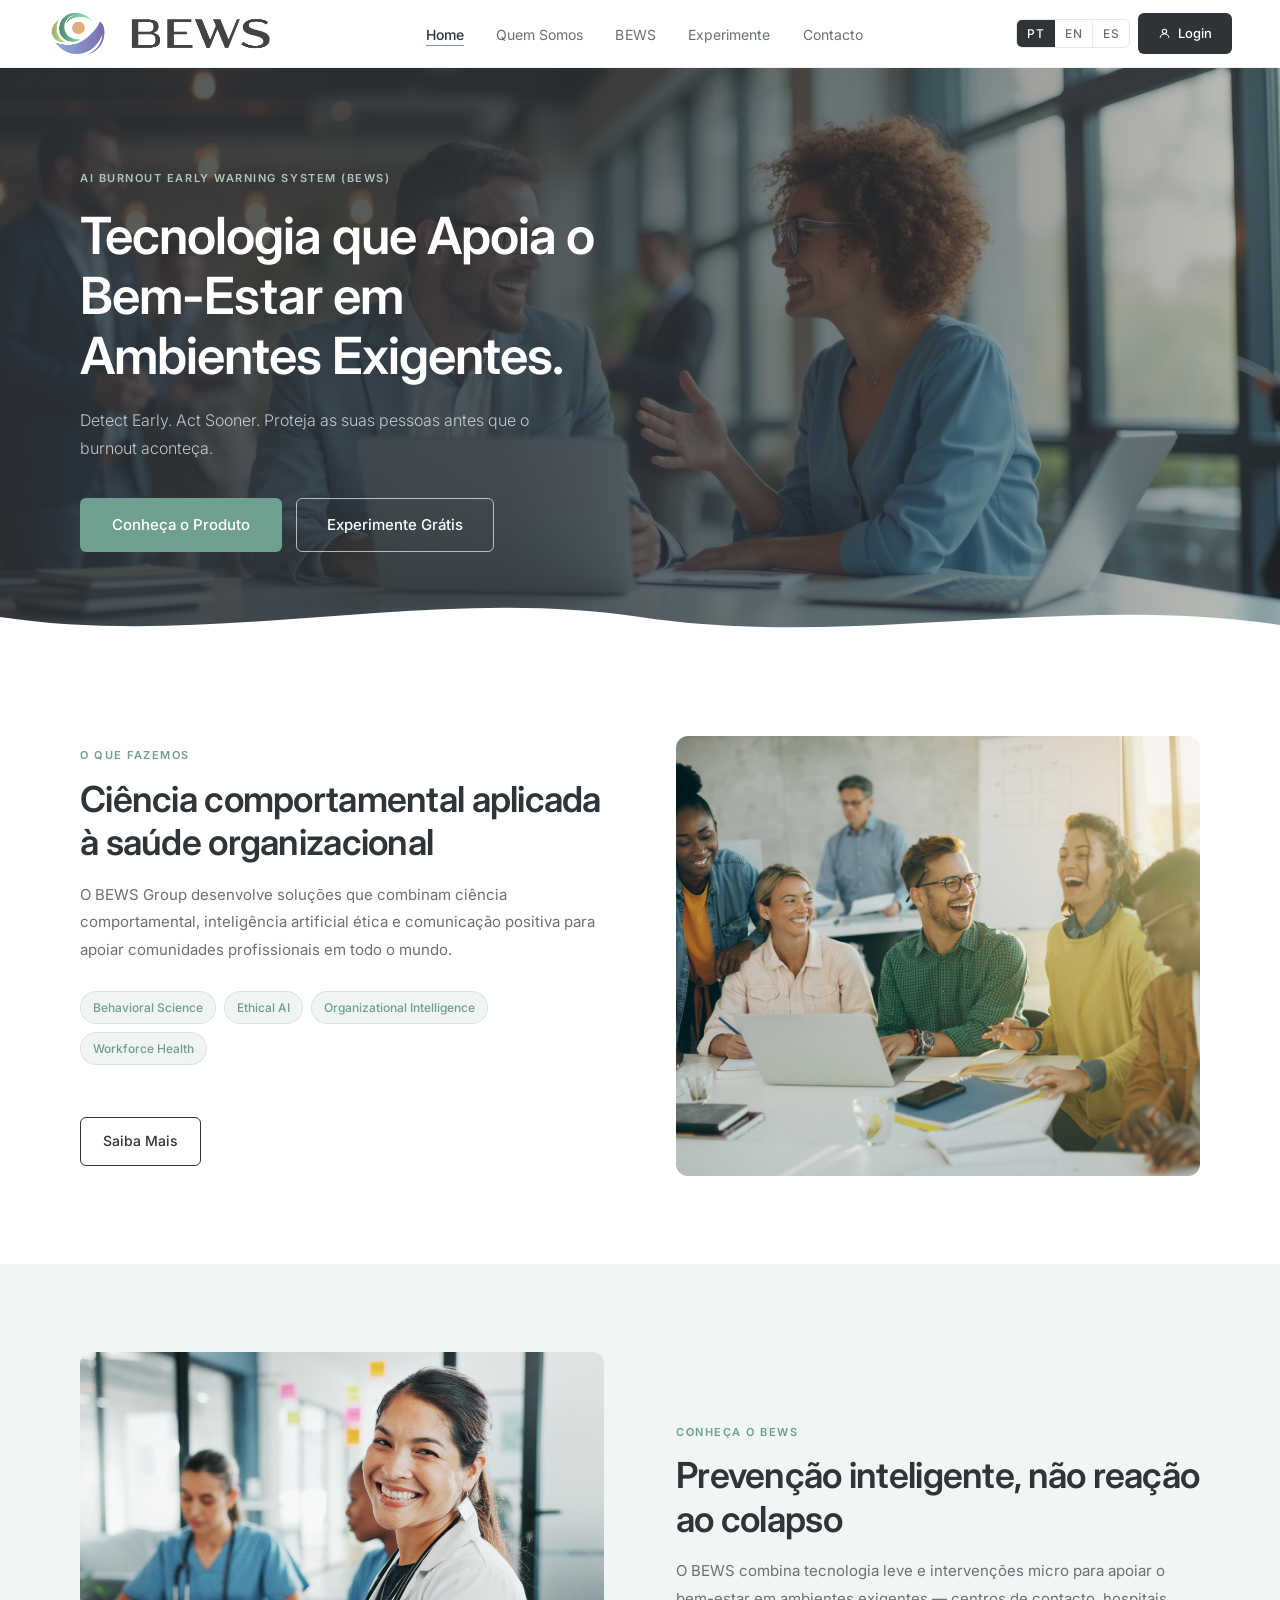
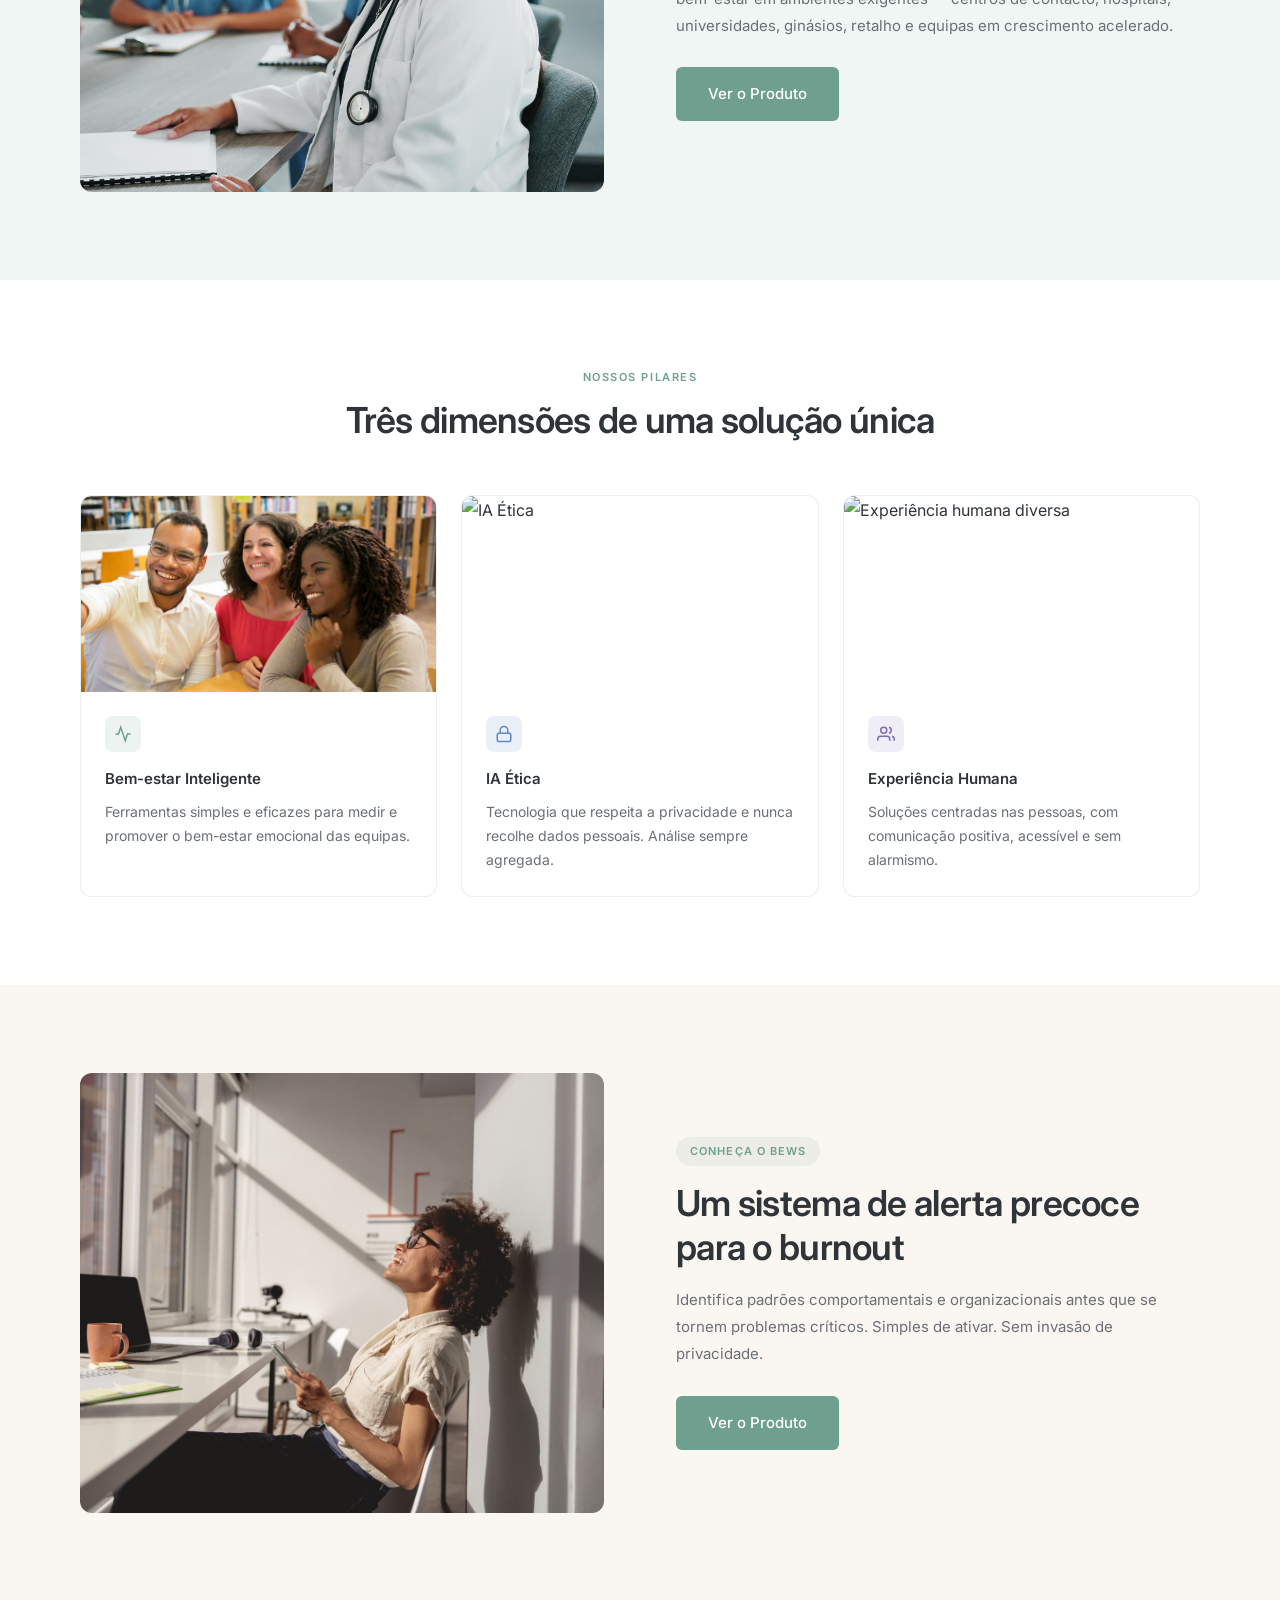
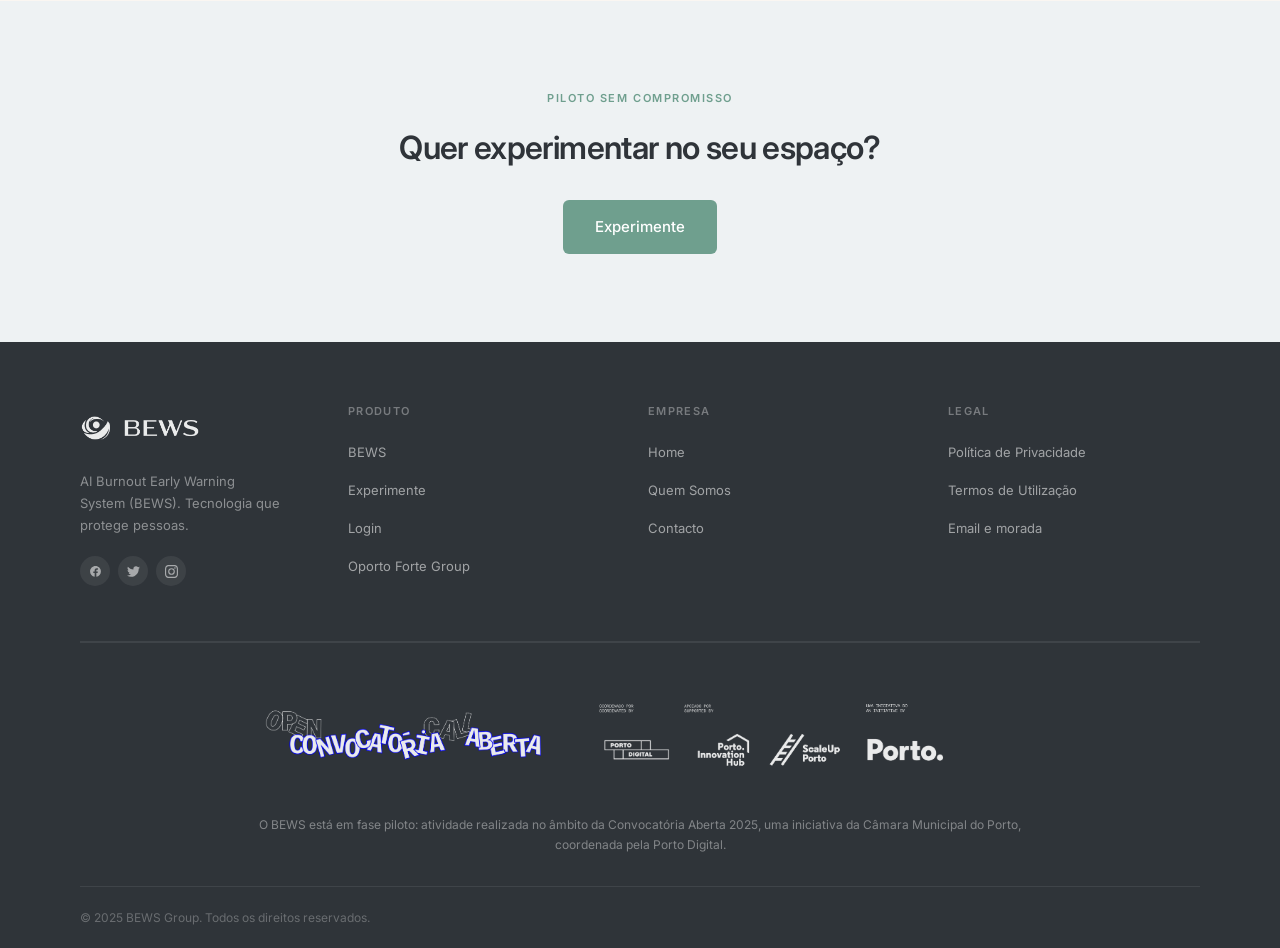
==== commit 53c023dd: "feat: update footer content across all pages to include pilot phase information and remove previous " ====
--- a/index.html
+++ b/index.html
@@ -172,10 +172,10 @@
   </div>
     <div class="footer-banner">
       <img src="assets/img/banner_logohorizontal_branco.png" alt="BEWS Group Partners Banner">
+      <p>O BEWS está em fase piloto: atividade realizada no âmbito da Convocatória Aberta 2025, uma iniciativa da Câmara Municipal do Porto, coordenada pela Porto Digital.</p>
     </div>
   <div class="footer-bottom">
     <p class="footer-copy" data-i18n="footer.copy">© 2025 BEWS Group. Todos os direitos reservados.</p>
-    <p class="footer-built" data-i18n="footer.built">Porto Digital × Oporto Forte Group</p>
   </div>
 </footer>
 <script src="assets/js/main.js"></script>
--- a/assets/css/styles.css
+++ b/assets/css/styles.css
@@ -196,13 +196,16 @@
 .check-list li::before{content:'✓';position:absolute;left:0;color:var(--sage);font-weight:600;font-size:13px;top:10px}
 
 /* ─── COMPETENCIES ─── */
-.comp-list{margin-top:12px}
-.comp-item{padding:24px 0;border-bottom:1px solid rgba(0,0,0,.07)}
-.comp-item:first-child{border-top:1px solid rgba(0,0,0,.07)}
-.comp-head{display:flex;align-items:center;gap:12px;margin-bottom:8px}
-.comp-dot{width:8px;height:8px;border-radius:50%;flex-shrink:0}
-.comp-item h4{font-size:17px;font-weight:600}
-.comp-item p{font-size:14px;color:var(--mid);padding-left:20px}
+.comp-grid{display:grid;grid-template-columns:repeat(4,1fr);gap:24px;margin-top:32px}
+.comp-card{
+  background:var(--white);border:1px solid rgba(0,0,0,.07);border-radius:12px;
+  aspect-ratio:1/1;display:flex;flex-direction:column;align-items:center;justify-content:center;
+  text-align:center;padding:24px;transition:transform .2s,box-shadow .2s;
+}
+.comp-card:hover{transform:translateY(-4px);box-shadow:0 12px 32px rgba(47,52,57,.08)}
+.comp-icon-box{width:44px;height:44px;border-radius:10px;display:flex;align-items:center;justify-content:center;margin-bottom:16px}
+.comp-card h4{font-size:15px;font-weight:600;line-height:1.2;margin-bottom:12px;max-width:140px}
+.comp-card p{font-size:13px;color:var(--mid);line-height:1.6;margin:0}
 
 /* ─── FUTURE STRIP ─── */
 .future{background:linear-gradient(135deg,#F0F6F4 0%,#EEF2F3 100%);padding:80px;text-align:center}
@@ -310,8 +313,9 @@
 .footer-bottom{padding:20px 0;display:flex;justify-content:space-between;align-items:center}
 .footer-copy{font-size:12px;color:rgba(255,255,255,.28)}
 .footer-built{font-size:12px;color:rgba(255,255,255,.22)}
-.footer-banner{padding:32px 0;border-top:1px solid rgba(255,255,255,.08);border-bottom:1px solid rgba(255,255,255,.08);display:flex;justify-content:center;align-items:center}
-.footer-banner img{width:auto;height:150px;object-fit:contain;opacity:0.9;transition:opacity 0.2s}
+.footer-banner{padding:32px 0;border-top:1px solid rgba(255,255,255,.08);border-bottom:1px solid rgba(255,255,255,.08);display:flex;flex-direction:column;justify-content:center;align-items:center;gap:20px}
+.footer-banner img{width:auto;height:120px;object-fit:contain;opacity:0.9;transition:opacity 0.2s}
+.footer-banner p{font-size:12px;color:rgba(255,255,255,.4);max-width:800px;line-height:1.6;text-align:center}
 .footer-banner img:hover{opacity:1}
 
 @media(max-width:960px){
@@ -319,7 +323,7 @@
   .nav-links{display:none}
   .sec,.sec-sm{padding:56px 24px}
   .hero-content{padding:48px 24px 80px}
-  .two-col,.pillars,.how-cards,.feat-grid,.ben-row,.where-grid,.contact-grid,.addr-grid,.ofg-grid{grid-template-columns:1fr}
+  .two-col,.pillars,.how-cards,.feat-grid,.ben-row,.where-grid,.contact-grid,.addr-grid,.ofg-grid,.comp-grid{grid-template-columns:1fr}
   .two-col.flip>*{order:unset!important}
   .steps{grid-template-columns:1fr 1fr;gap:20px}
   .steps::before{display:none}
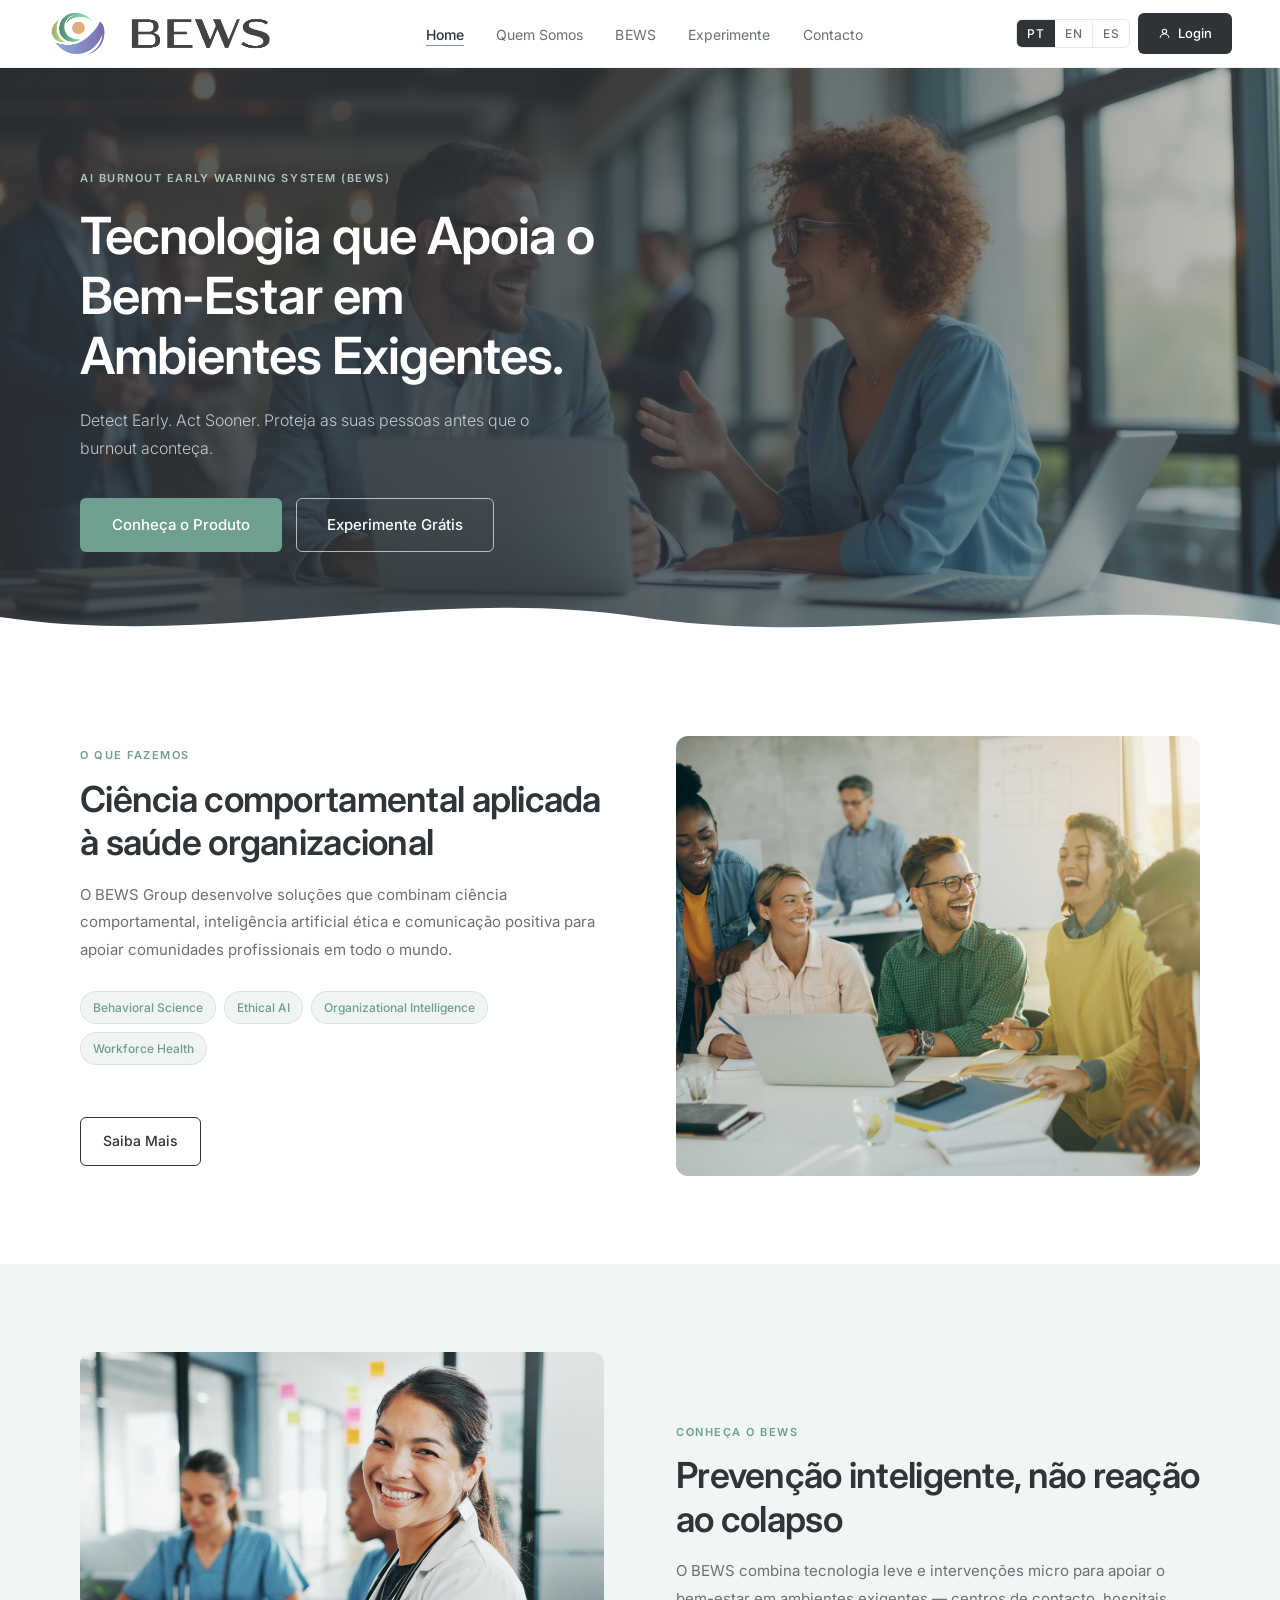
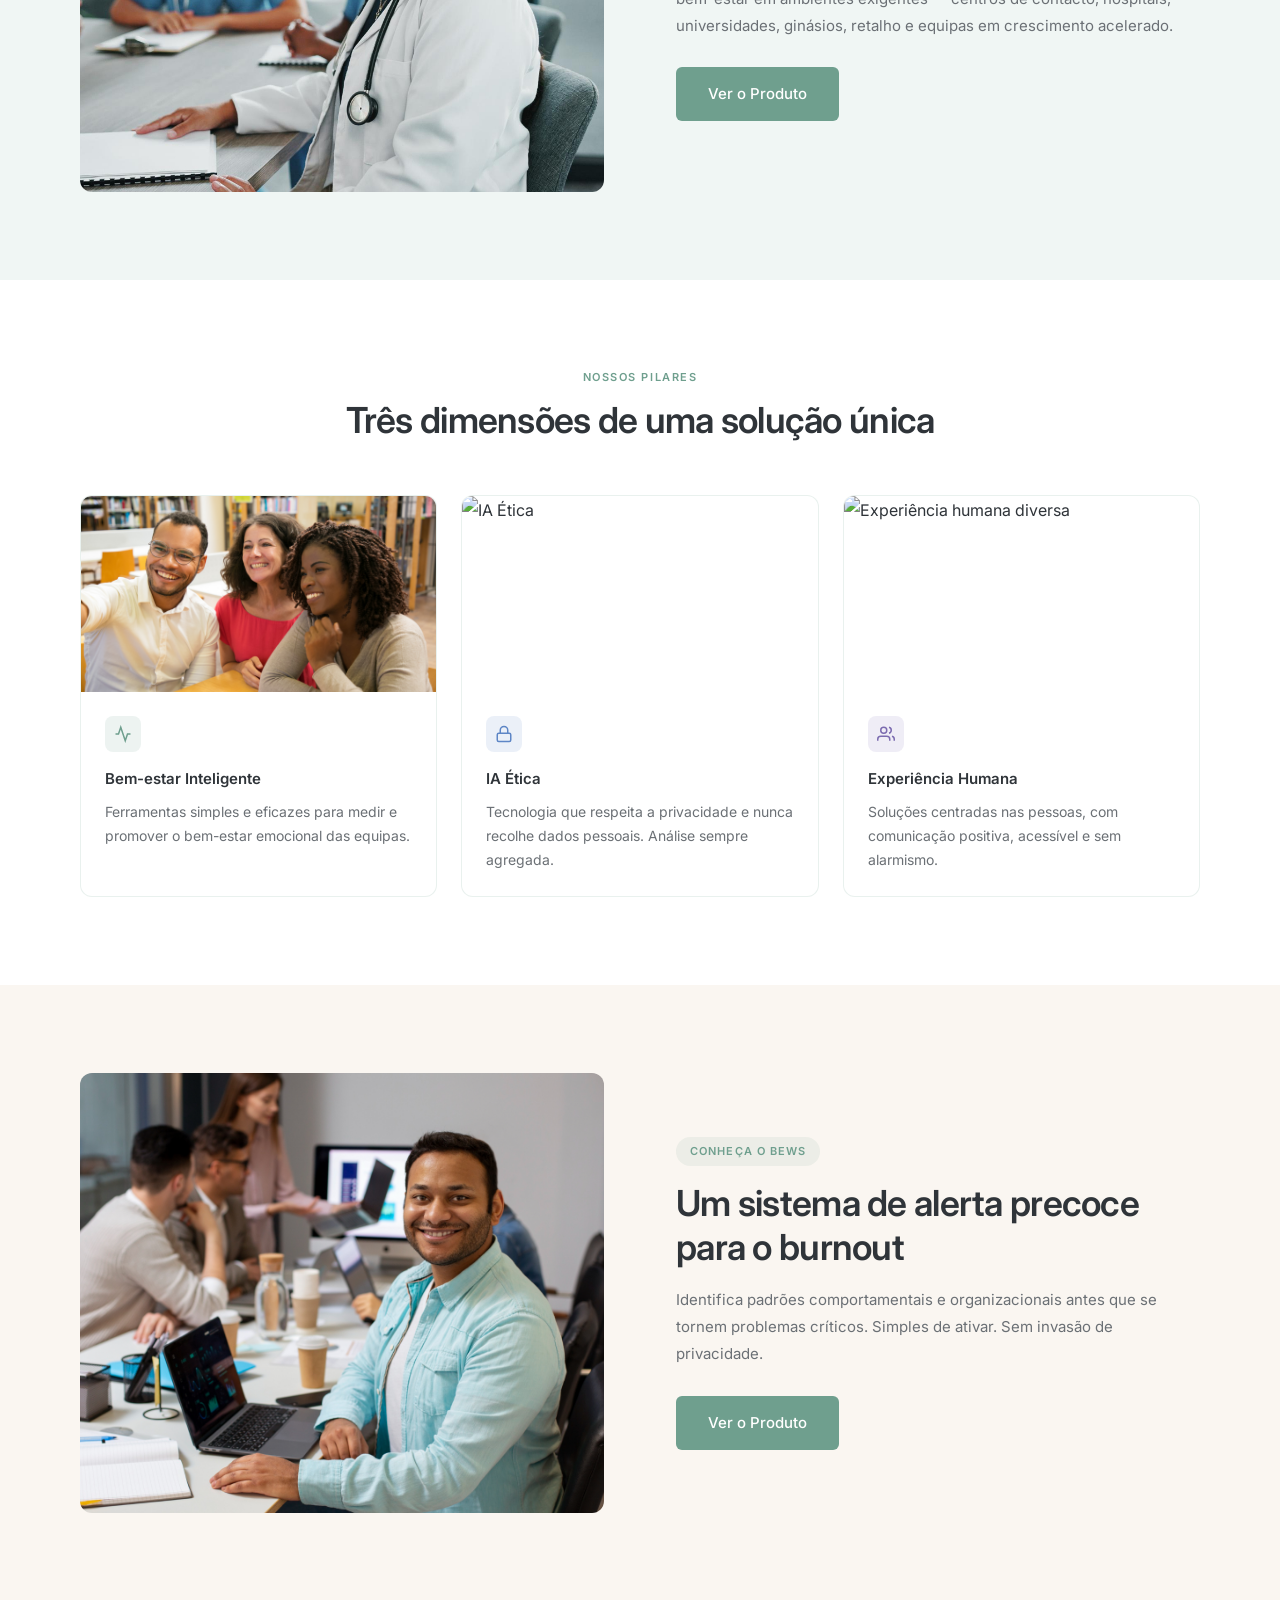
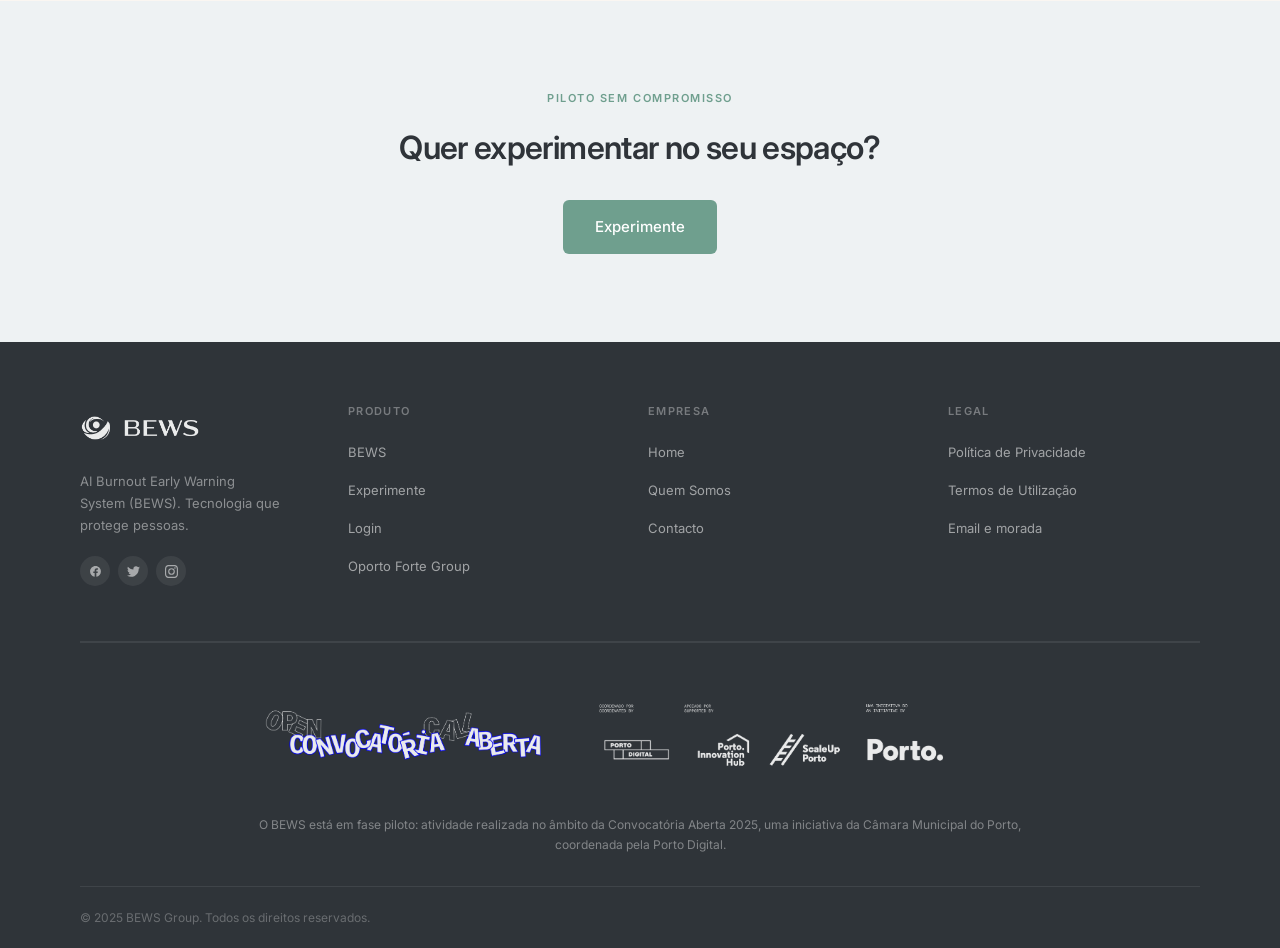
==== commit b0a4db22: "feat: Add new images and update image references in `index.html` and `bews.html`." ====
--- a/index.html
+++ b/index.html
@@ -114,7 +114,7 @@
 <section class="sec bg-sand">
   <div class="two-col">
     <div class="photo ph-tall">
-      <img src="referencias/acervo/Bews_6.jpg" alt="Equipa diversa e feliz — pessoas brancas, negras e mulheres"/>
+      <img src="referencias/acervo/Bews_17.jpg" alt="Equipa diversa e feliz — pessoas brancas, negras e mulheres"/>
     </div>
     <div>
       <span class="pill" data-i18n="home.bews2.pill">Conheça o BEWS</span>
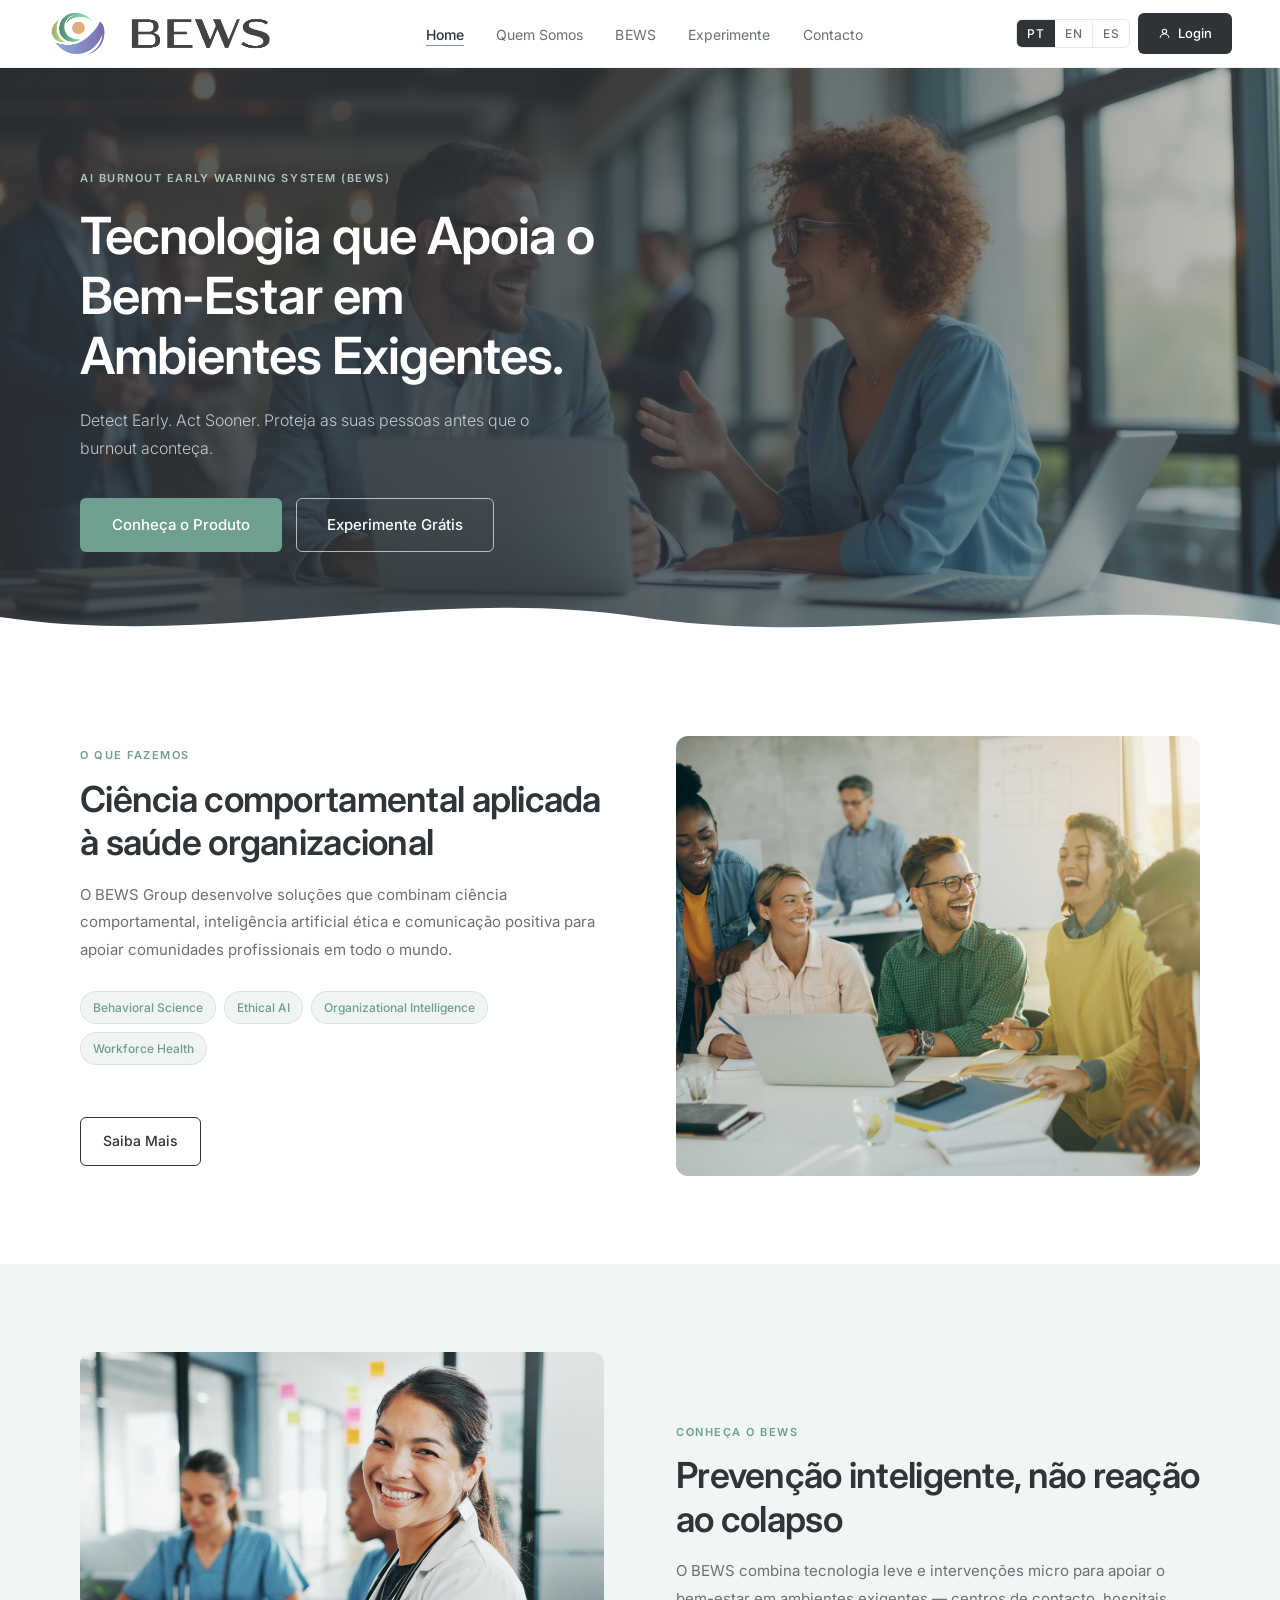
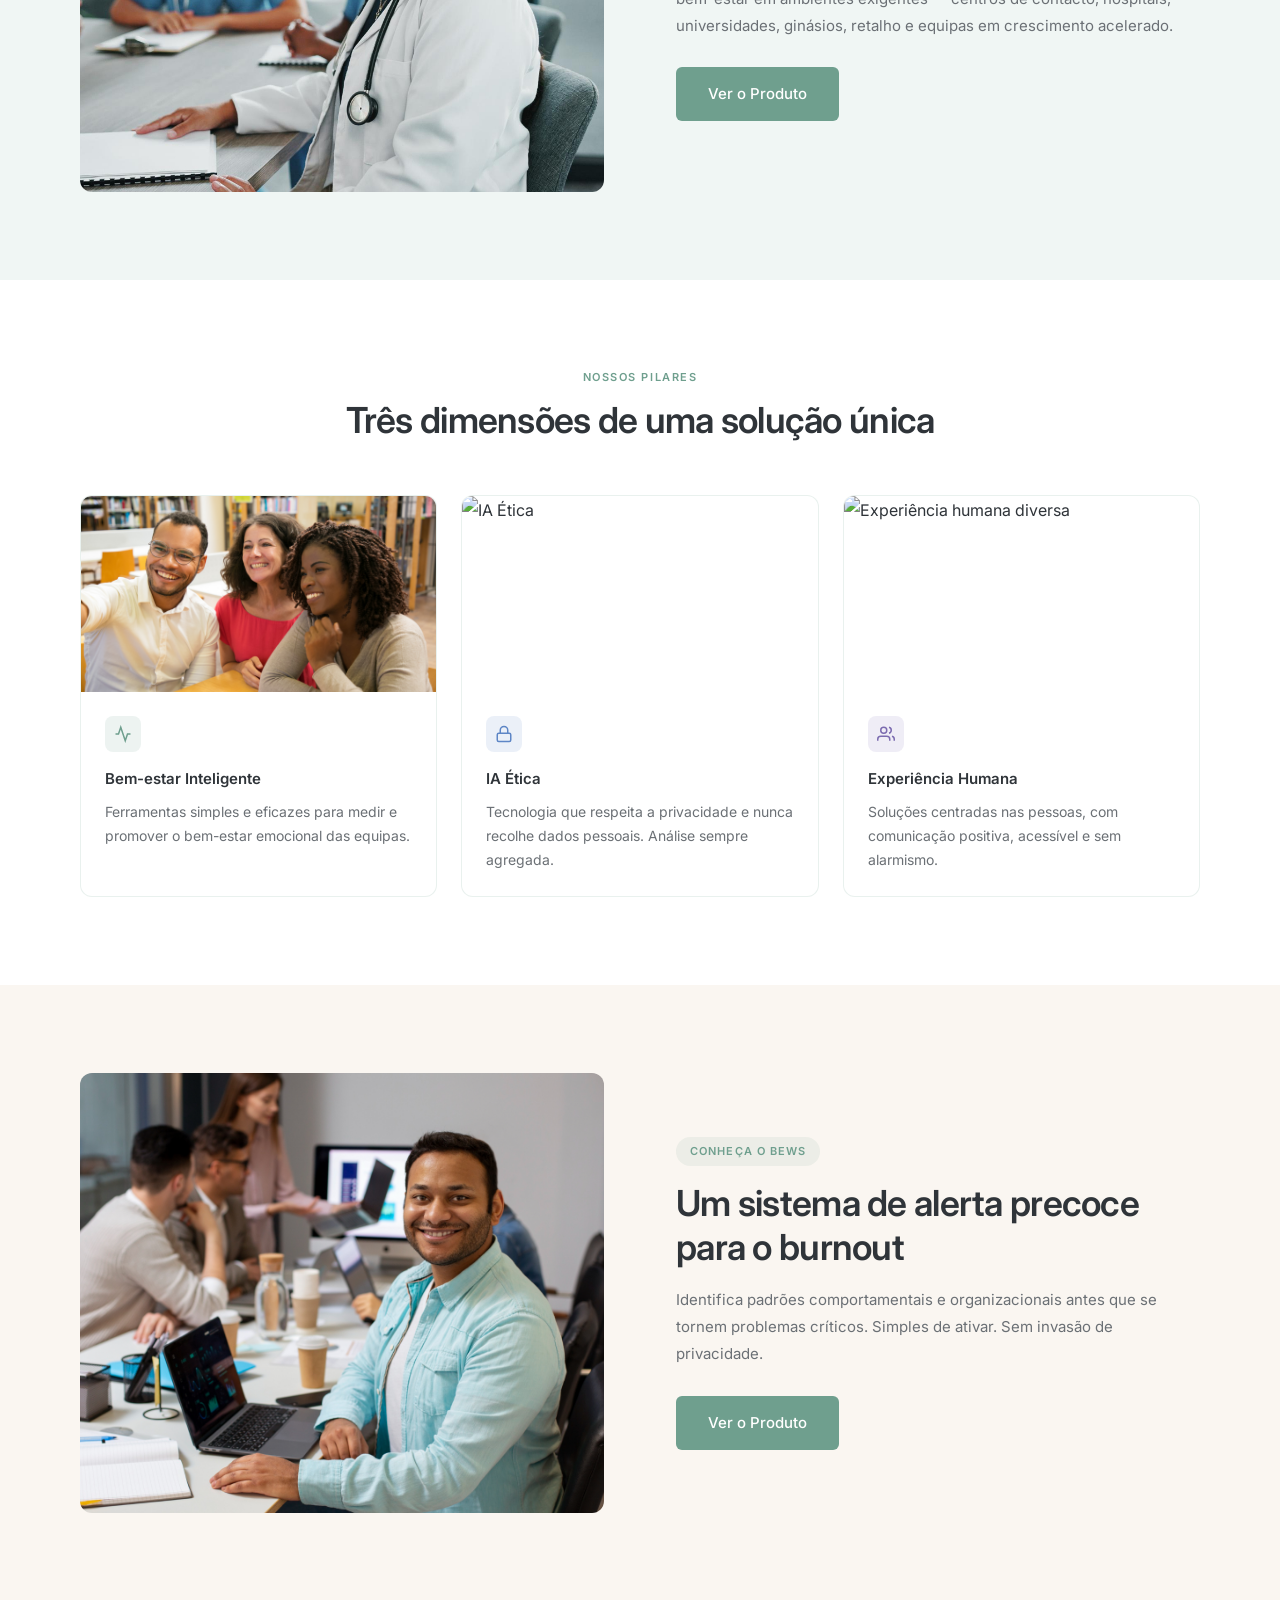
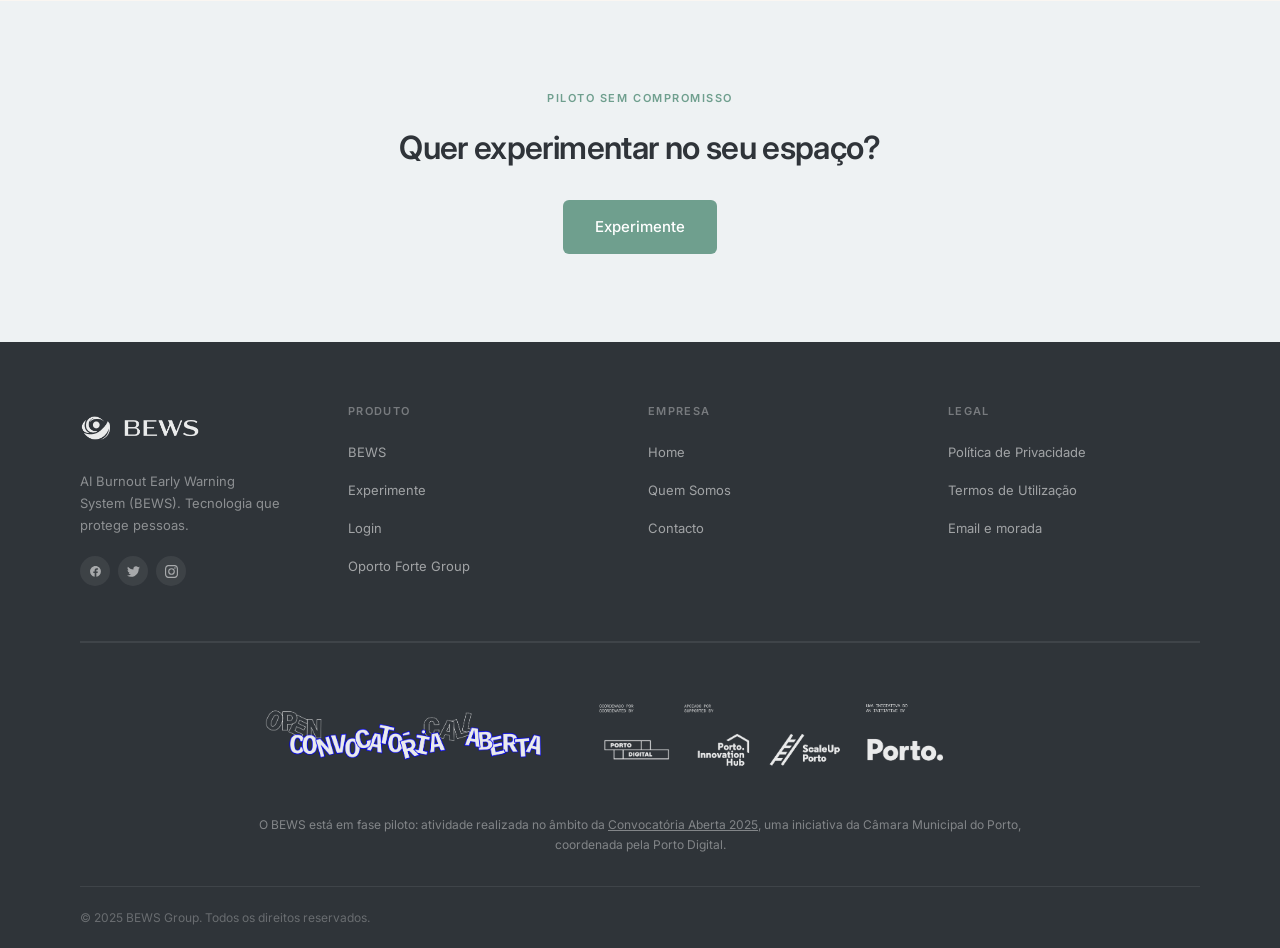
==== commit fd48e60a: "feat: Add hyperlink to 'Convocatória Aberta 2025' in the footer across all pages and update the Opor" ====
--- a/index.html
+++ b/index.html
@@ -172,7 +172,7 @@
   </div>
     <div class="footer-banner">
       <img src="assets/img/banner_logohorizontal_branco.png" alt="BEWS Group Partners Banner">
-      <p>O BEWS está em fase piloto: atividade realizada no âmbito da Convocatória Aberta 2025, uma iniciativa da Câmara Municipal do Porto, coordenada pela Porto Digital.</p>
+      <p>O BEWS está em fase piloto: atividade realizada no âmbito da <a href="https://convocatoriaaberta.porto.digital/" target="_blank" rel="noopener noreferrer" style="color:inherit;text-decoration:underline">Convocatória Aberta 2025</a>, uma iniciativa da Câmara Municipal do Porto, coordenada pela Porto Digital.</p>
     </div>
   <div class="footer-bottom">
     <p class="footer-copy" data-i18n="footer.copy">© 2025 BEWS Group. Todos os direitos reservados.</p>
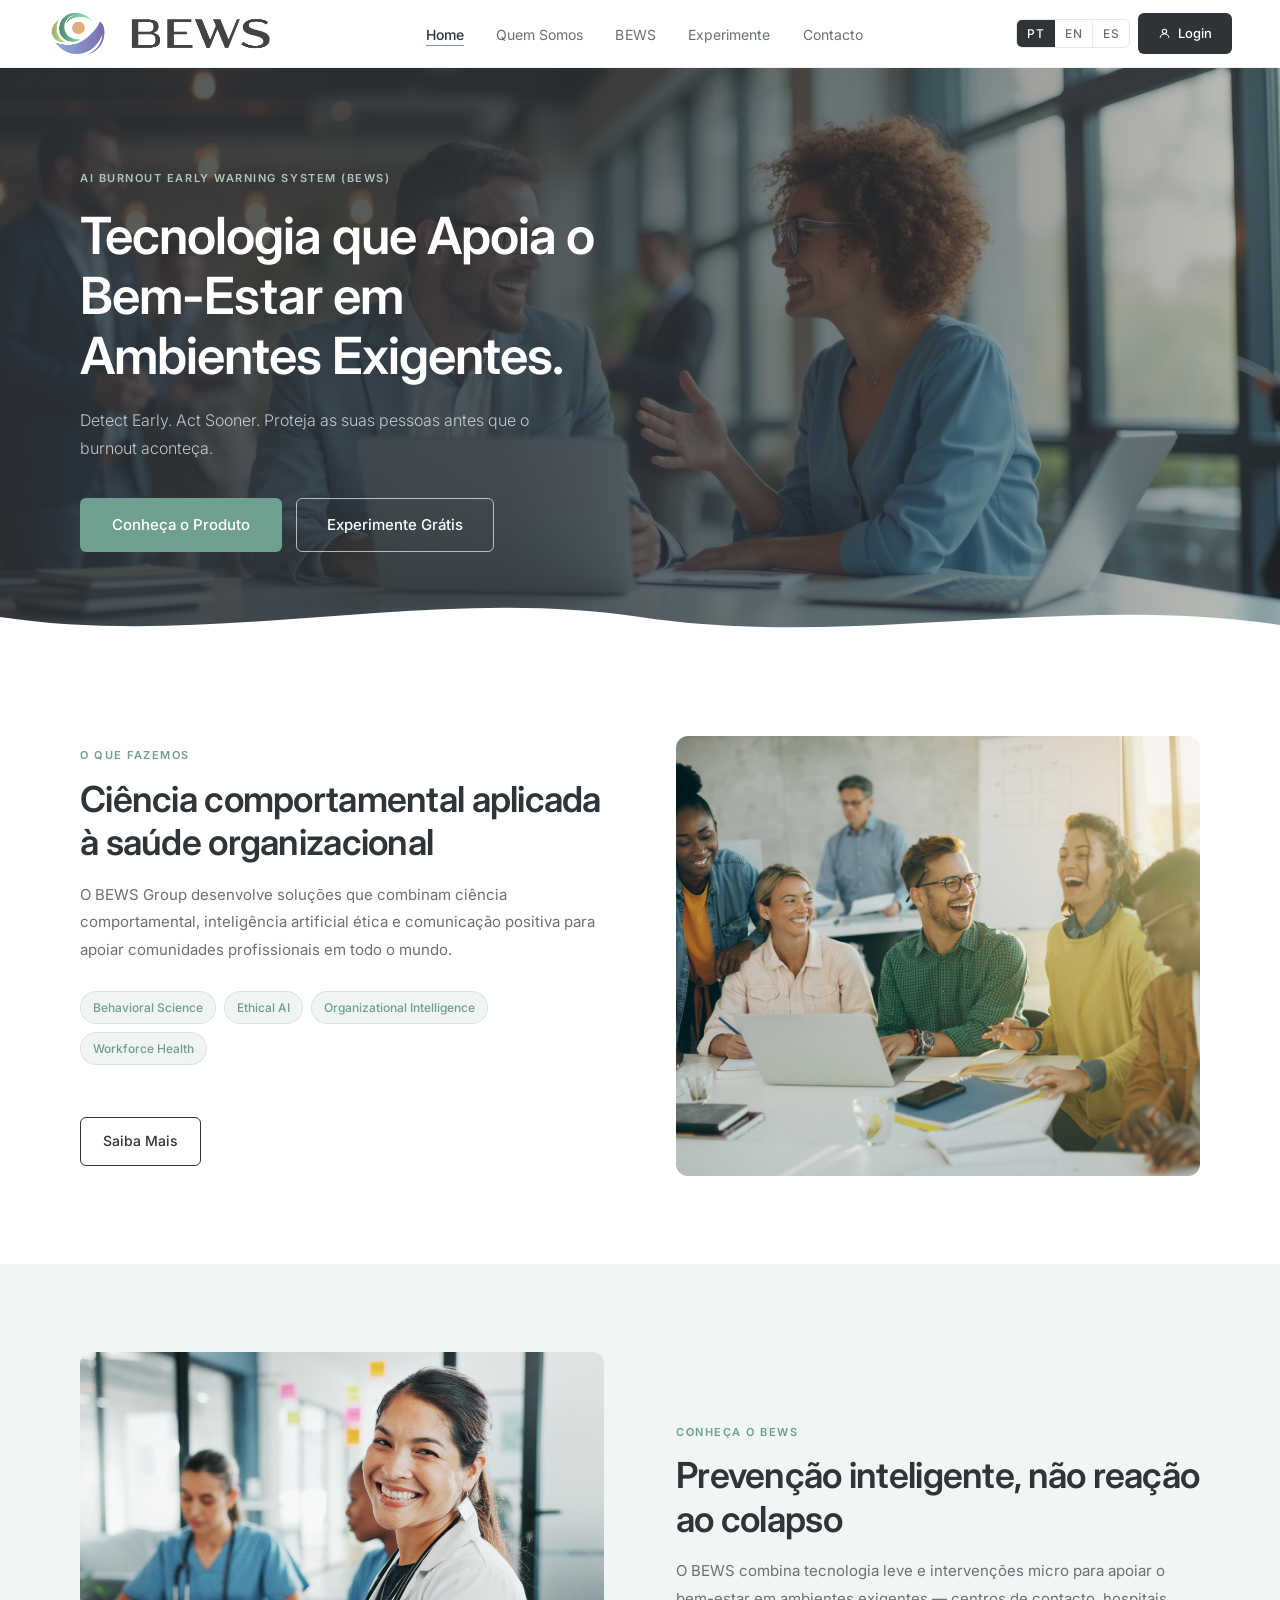
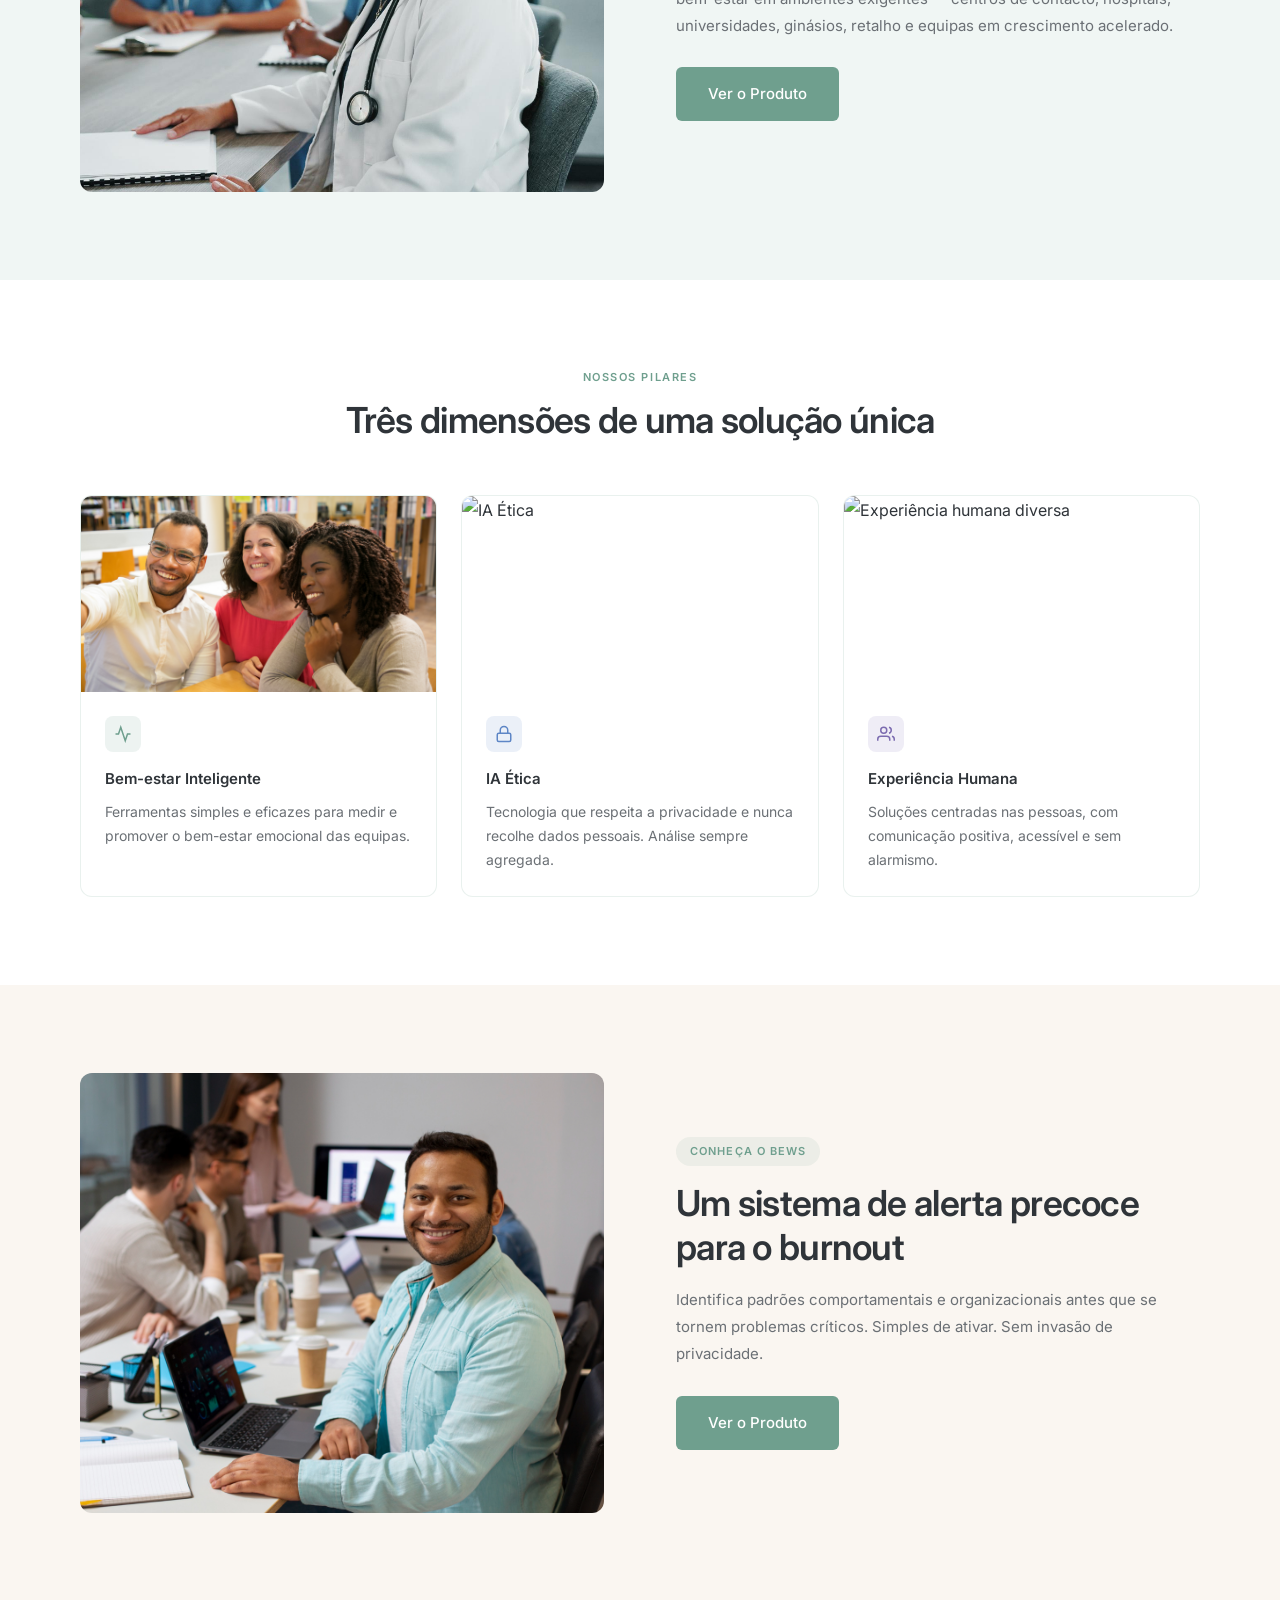
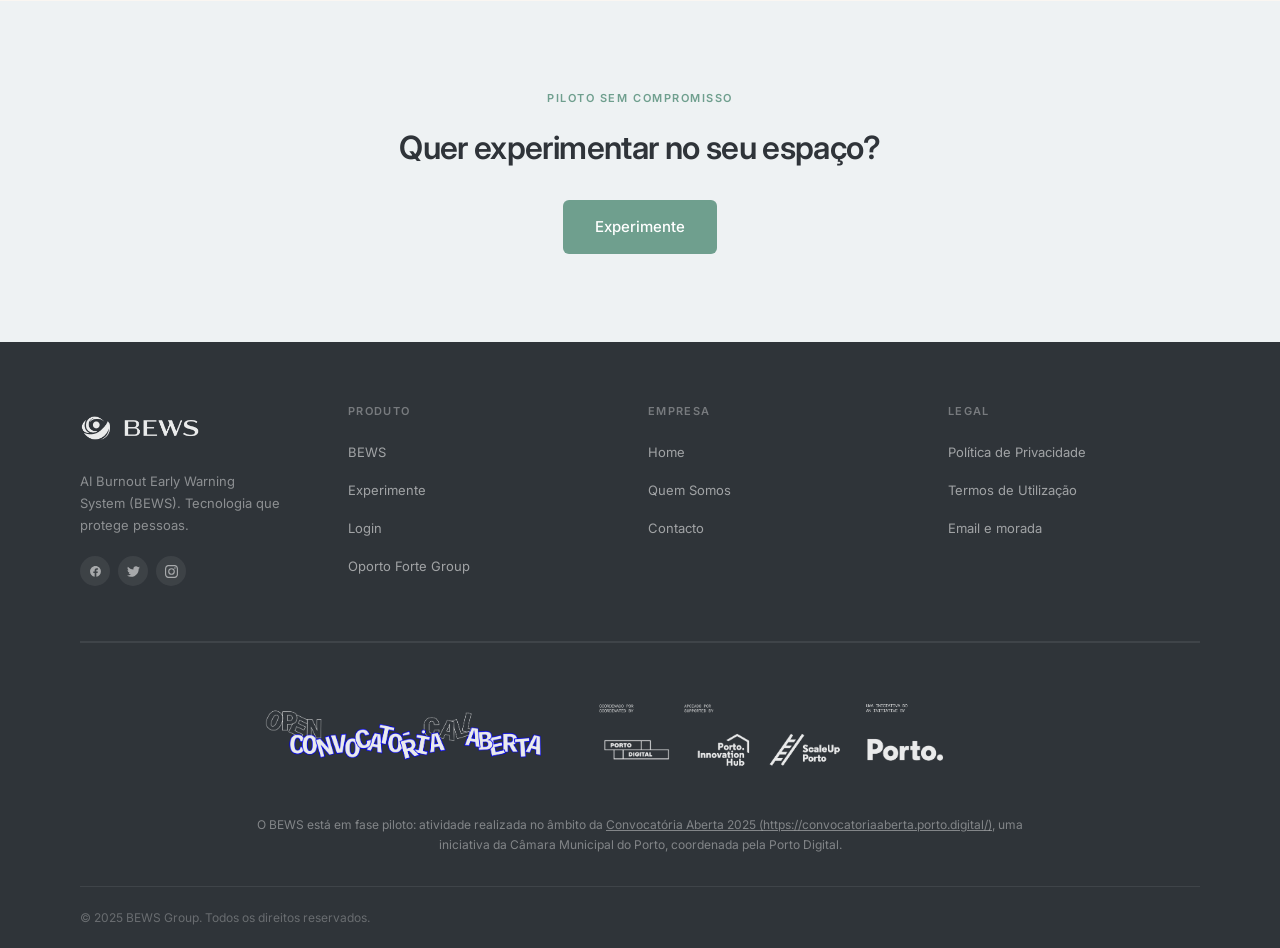
==== commit 9389dbeb: "docs: Explicitly include the full URL in the 'Convocatória Aberta 2025' footer link text across all " ====
--- a/index.html
+++ b/index.html
@@ -171,8 +171,8 @@
     </div>
   </div>
     <div class="footer-banner">
-      <img src="assets/img/banner_logohorizontal_branco.png" alt="BEWS Group Partners Banner">
-      <p>O BEWS está em fase piloto: atividade realizada no âmbito da <a href="https://convocatoriaaberta.porto.digital/" target="_blank" rel="noopener noreferrer" style="color:inherit;text-decoration:underline">Convocatória Aberta 2025</a>, uma iniciativa da Câmara Municipal do Porto, coordenada pela Porto Digital.</p>
+      <a href="https://convocatoriaaberta.porto.digital/" target="_blank" rel="noopener noreferrer"><img src="assets/img/banner_logohorizontal_branco.png" alt="BEWS Group Partners Banner"></a>
+      <p>O BEWS está em fase piloto: atividade realizada no âmbito da <a href="https://convocatoriaaberta.porto.digital/" target="_blank" rel="noopener noreferrer" style="color:inherit;text-decoration:underline">Convocatória Aberta 2025 (https://convocatoriaaberta.porto.digital/)</a>, uma iniciativa da Câmara Municipal do Porto, coordenada pela Porto Digital.</p>
     </div>
   <div class="footer-bottom">
     <p class="footer-copy" data-i18n="footer.copy">© 2025 BEWS Group. Todos os direitos reservados.</p>
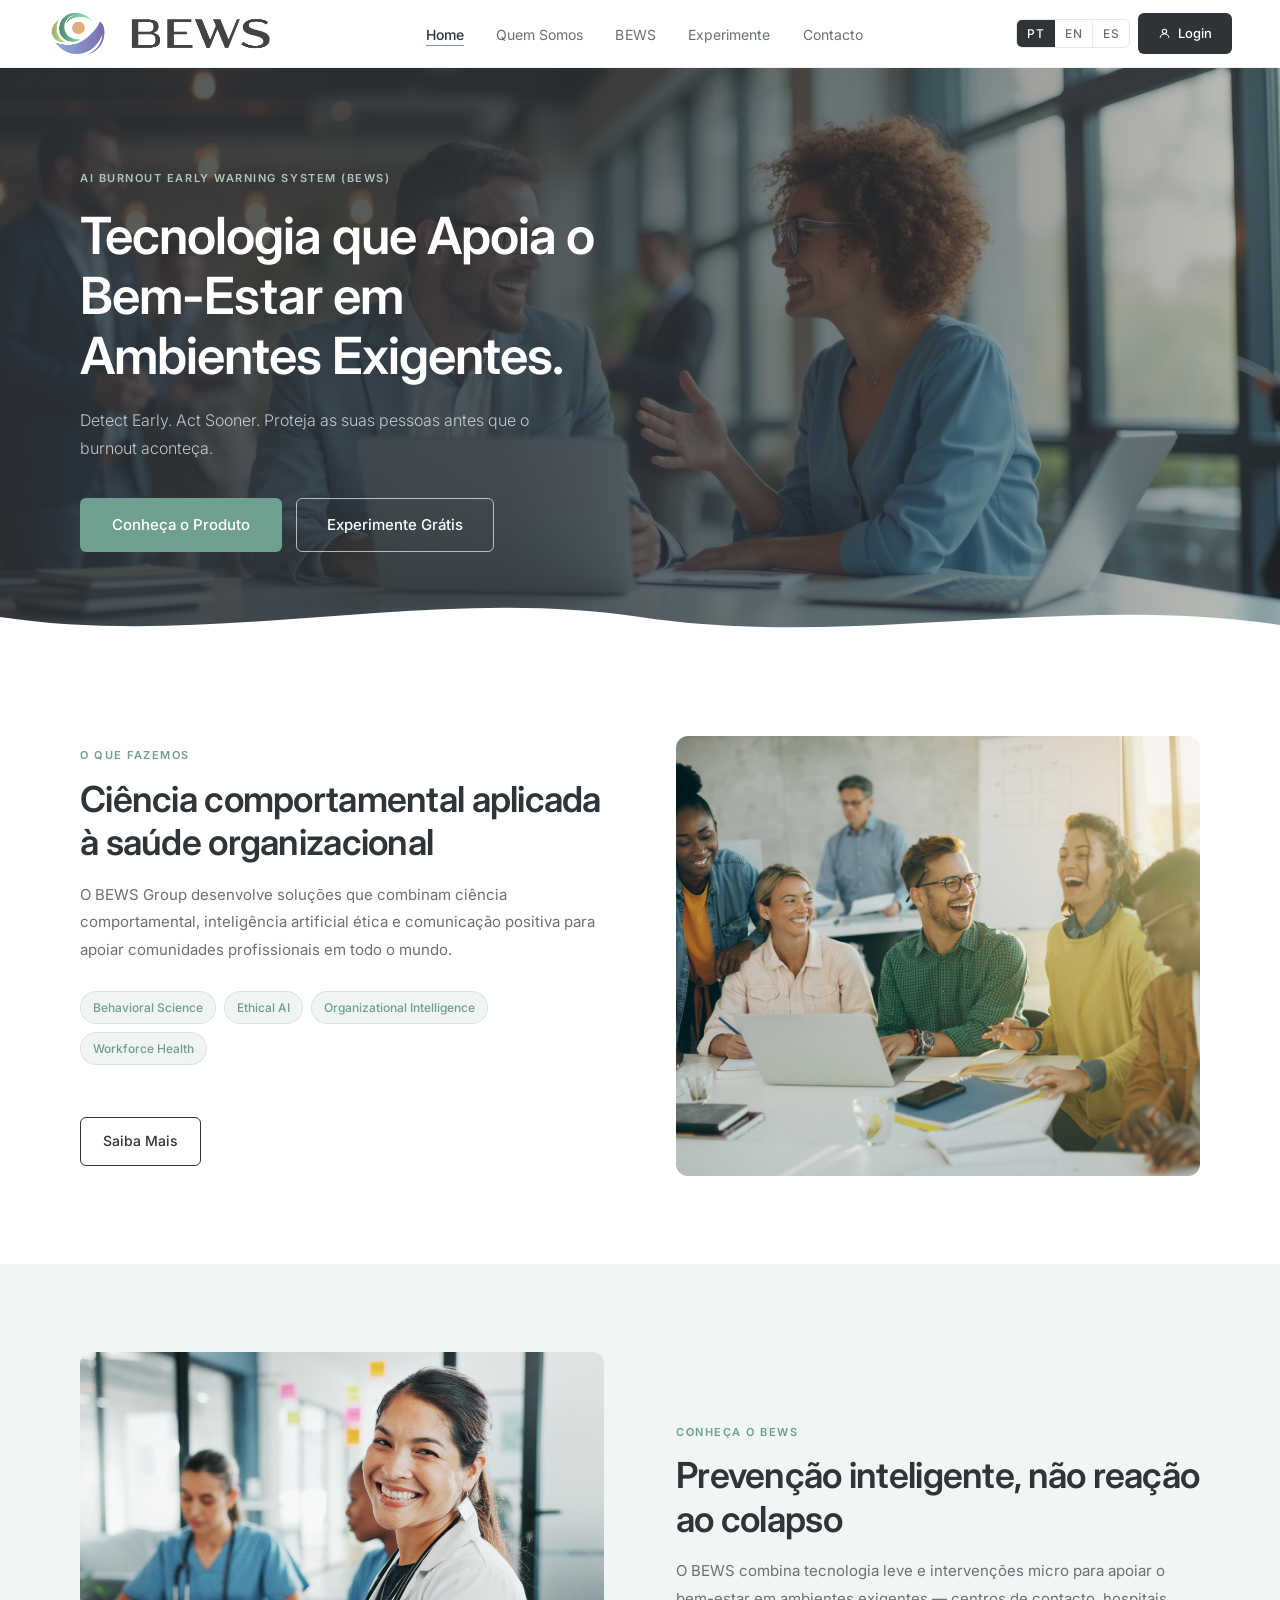
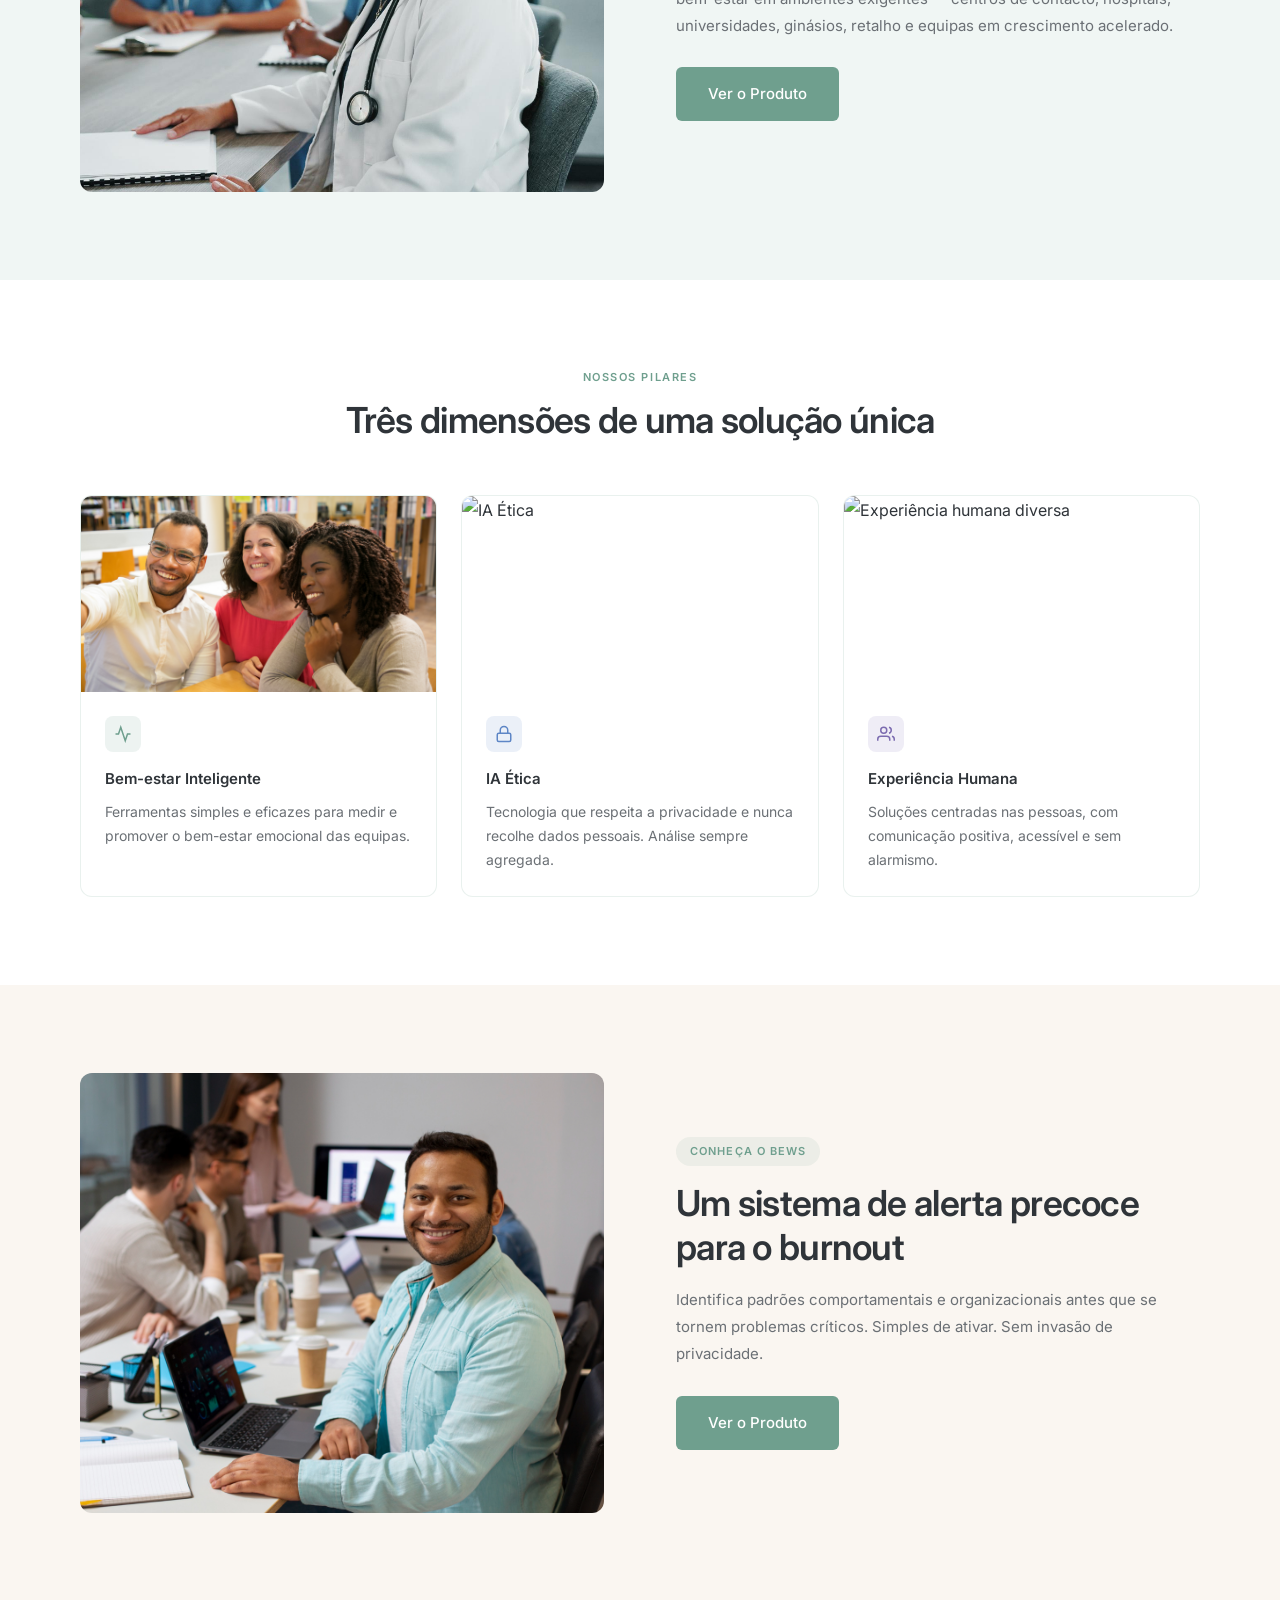
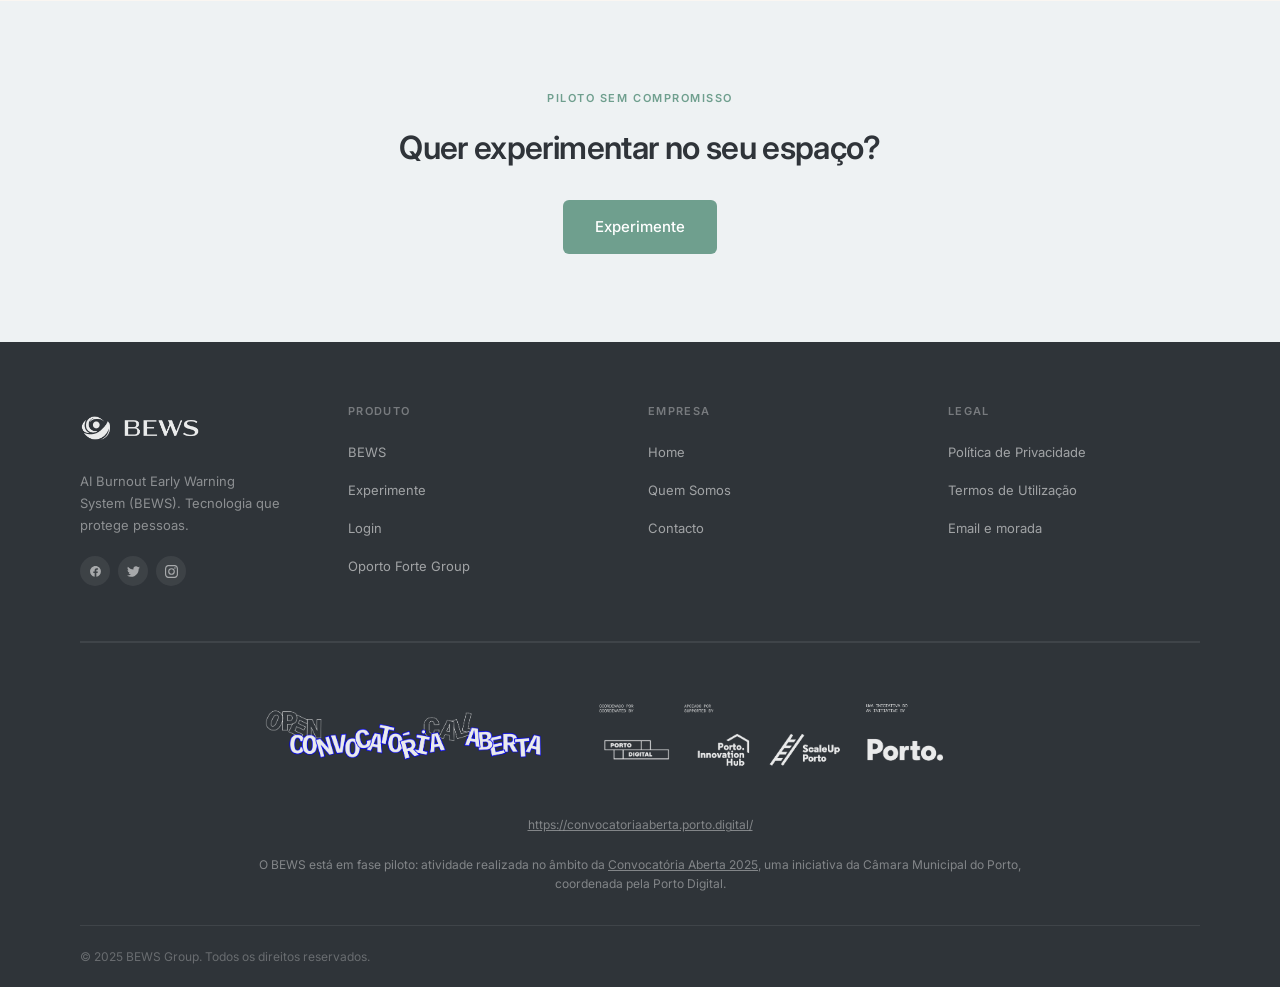
==== commit 4ff12b7f: "" ====
--- a/index.html
+++ b/index.html
@@ -172,7 +172,8 @@
   </div>
     <div class="footer-banner">
       <a href="https://convocatoriaaberta.porto.digital/" target="_blank" rel="noopener noreferrer"><img src="assets/img/banner_logohorizontal_branco.png" alt="BEWS Group Partners Banner"></a>
-      <p>O BEWS está em fase piloto: atividade realizada no âmbito da <a href="https://convocatoriaaberta.porto.digital/" target="_blank" rel="noopener noreferrer" style="color:inherit;text-decoration:underline">Convocatória Aberta 2025 (https://convocatoriaaberta.porto.digital/)</a>, uma iniciativa da Câmara Municipal do Porto, coordenada pela Porto Digital.</p>
+      <p><a href="https://convocatoriaaberta.porto.digital/" target="_blank" rel="noopener noreferrer" style="color:inherit;text-decoration:underline">https://convocatoriaaberta.porto.digital/</a></p>
+      <p>O BEWS está em fase piloto: atividade realizada no âmbito da <a href="https://convocatoriaaberta.porto.digital/" target="_blank" rel="noopener noreferrer" style="color:inherit;text-decoration:underline">Convocatória Aberta 2025</a>, uma iniciativa da Câmara Municipal do Porto, coordenada pela Porto Digital.</p>
     </div>
   <div class="footer-bottom">
     <p class="footer-copy" data-i18n="footer.copy">© 2025 BEWS Group. Todos os direitos reservados.</p>
